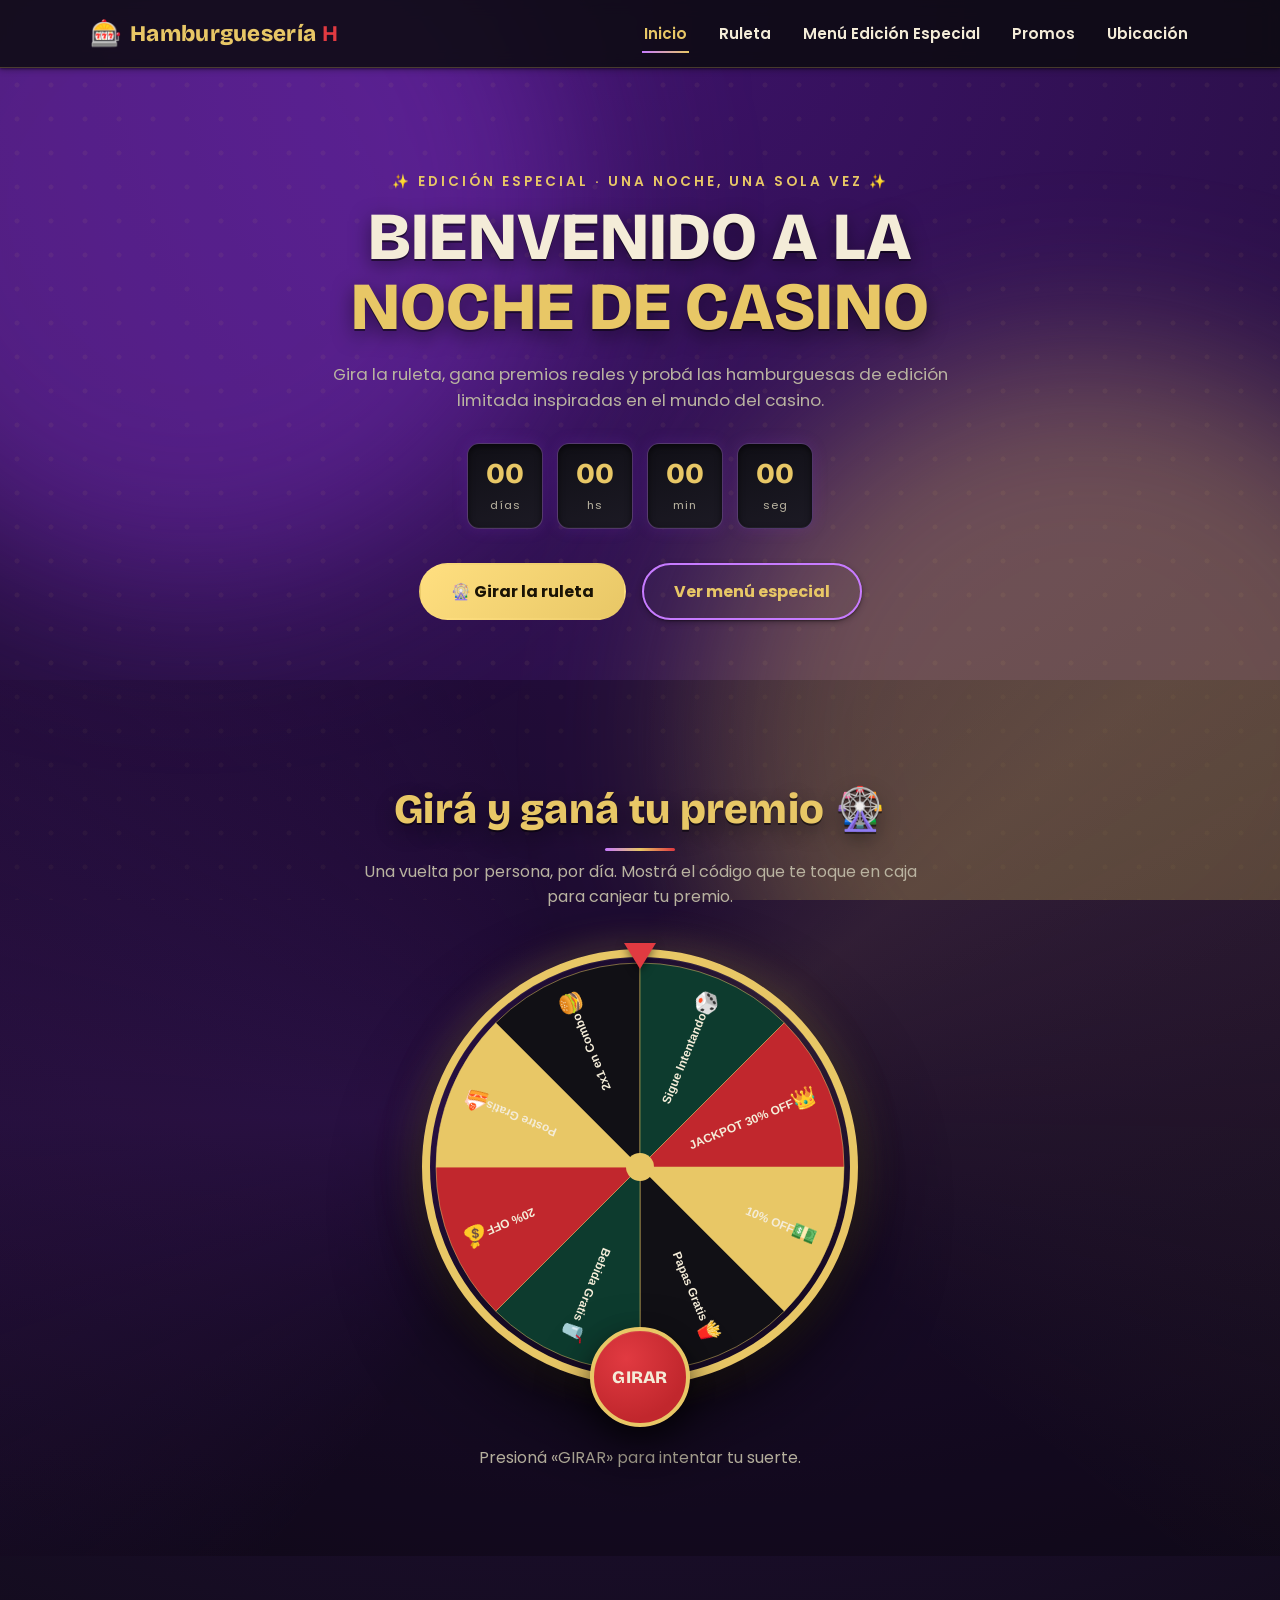
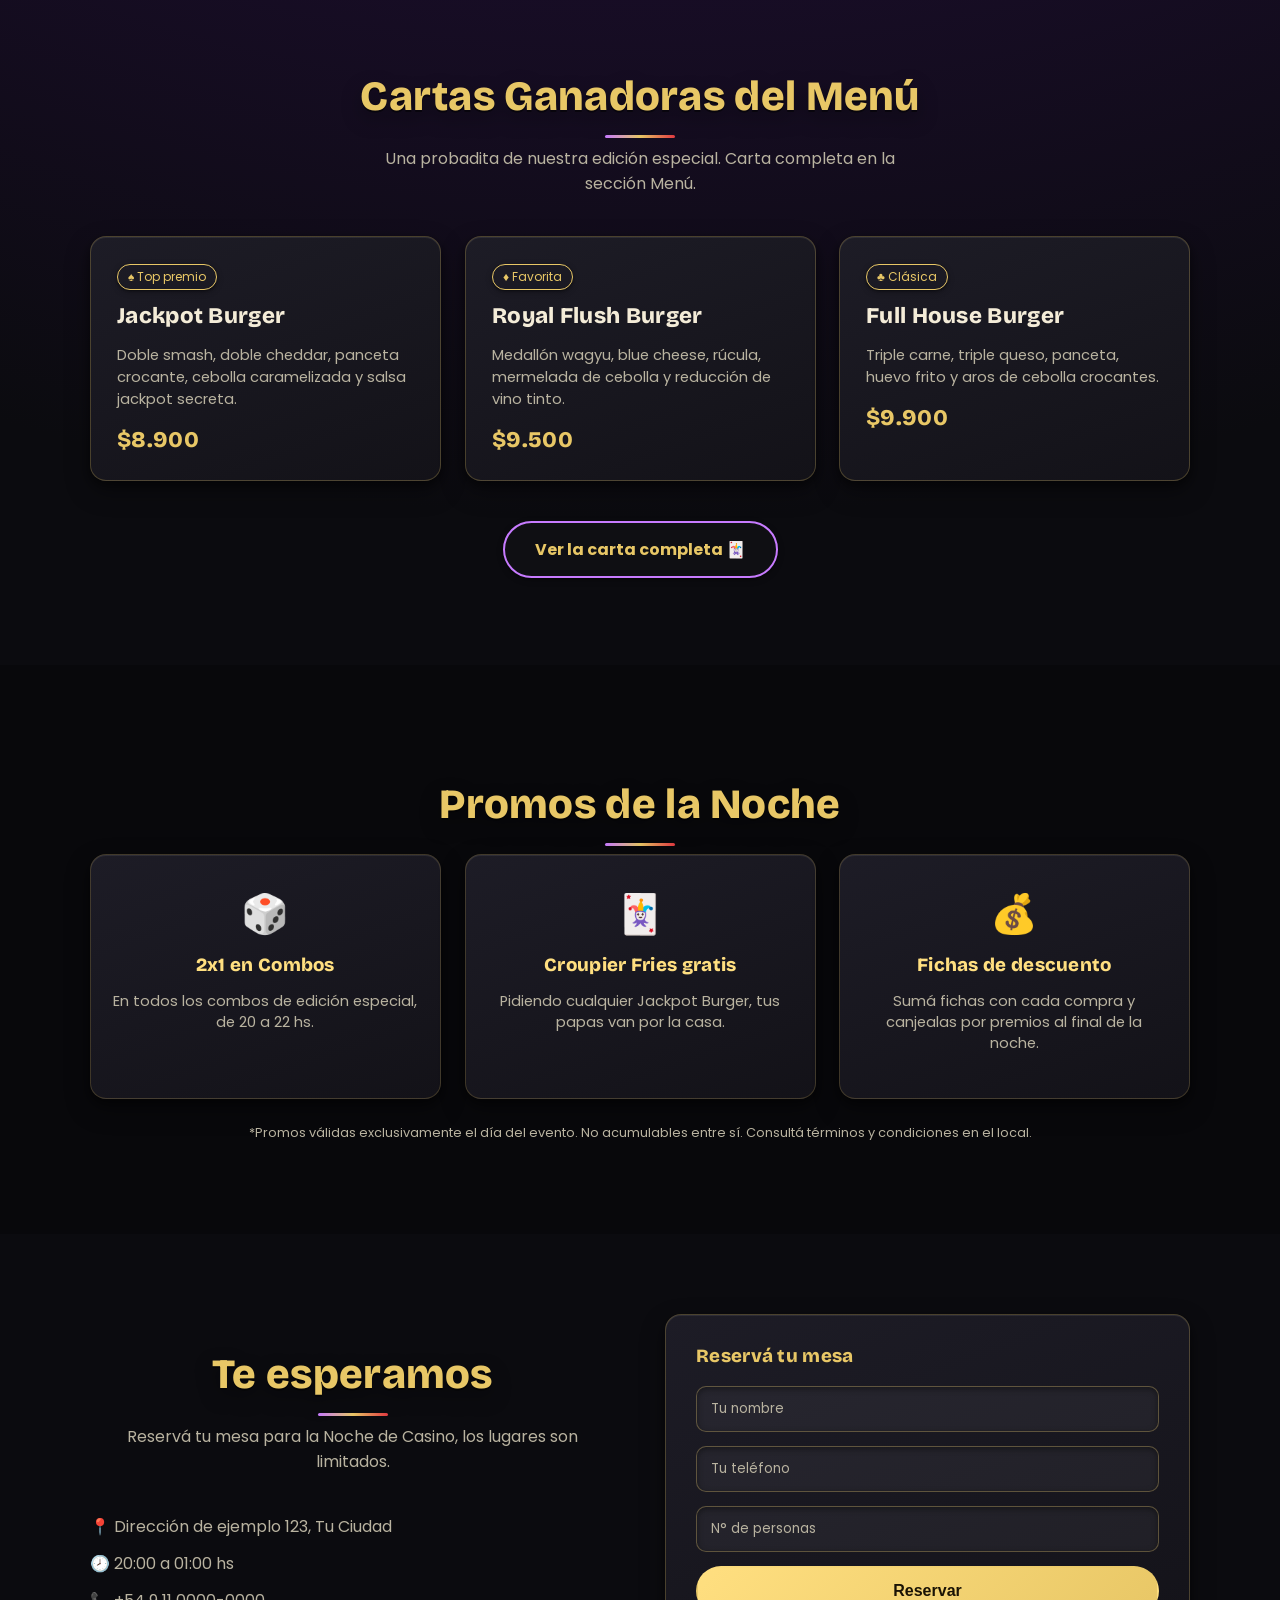
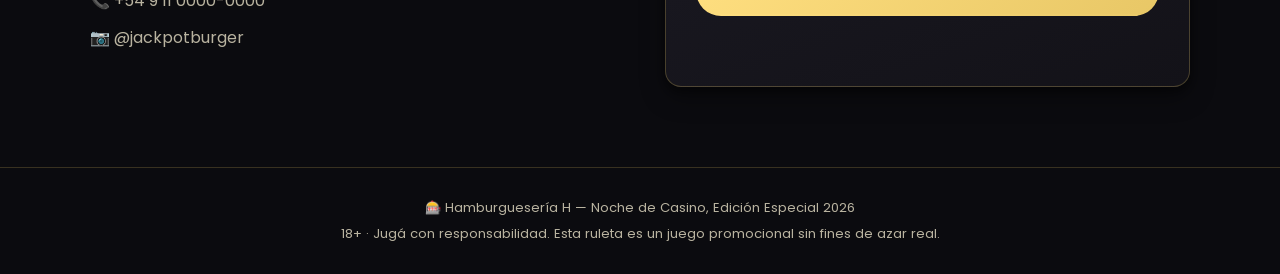
==== index.html @ 07a53ecd "Switch typography to Bricolage Grotesque and add a full elevation/depth system Replaces Unbounded wi" ====
<!DOCTYPE html>
<html lang="es">
<head>
<meta charset="UTF-8">
<meta name="viewport" content="width=device-width, initial-scale=1.0">
<title>Hamburguesería H | Noche de Casino - Edición Especial</title>
<meta name="description" content="Hamburguesería H presenta su Noche de Casino: gira la ruleta, gana promos y descubre el menú de edición especial.">
<link rel="preconnect" href="https://fonts.googleapis.com">
<link href="https://fonts.googleapis.com/css2?family=Bricolage+Grotesque:opsz,wght@12..96,400..900&family=Poppins:wght@400;600;700&display=swap" rel="stylesheet">
<link rel="stylesheet" href="css/styles.css">
</head>
<body>

<div class="scroll-progress" id="scrollProgress"></div>
<div class="aurora-bg" aria-hidden="true"></div>
<div class="chip-bg" aria-hidden="true"></div>
<div class="suits-field" aria-hidden="true">
  <span class="suit suit-gold">♠</span>
  <span class="suit suit-violet">♥</span>
  <span class="suit suit-gold">♣</span>
  <span class="suit suit-red">♦</span>
  <span class="suit suit-violet">♠</span>
  <span class="suit suit-red">♥</span>
  <span class="suit suit-gold">♣</span>
  <span class="suit suit-violet">♦</span>
  <span class="suit suit-gold">♠</span>
  <span class="suit suit-red">♦</span>
</div>

<header class="site-header">
  <div class="container header-inner">
    <a href="index.html" class="brand">
      <span class="brand-icon">🎰</span>
      <span class="brand-name">Hamburguesería <strong>H</strong></span>
    </a>
    <nav class="main-nav" id="mainNav">
      <a href="index.html" class="active">Inicio</a>
      <a href="index.html#ruleta">Ruleta</a>
      <a href="menu.html">Menú Edición Especial</a>
      <a href="index.html#promos">Promos</a>
      <a href="index.html#contacto">Ubicación</a>
    </nav>
    <button class="nav-toggle" id="navToggle" aria-label="Abrir menú" aria-expanded="false">
      <span></span><span></span><span></span>
    </button>
  </div>
</header>

<main>

  <!-- HERO -->
  <section class="hero">
    <div class="container hero-inner">
      <p class="eyebrow">✨ Edición Especial · Una noche, una sola vez ✨</p>
      <h1>BIENVENIDO A LA<br><span class="glow">NOCHE DE CASINO</span></h1>
      <p class="hero-sub">Gira la ruleta, gana premios reales y probá las hamburguesas de edición limitada inspiradas en el mundo del casino.</p>

      <div class="countdown" id="countdown" aria-live="polite">
        <div class="countdown-item"><span id="cd-days">00</span><small>días</small></div>
        <div class="countdown-item"><span id="cd-hours">00</span><small>hs</small></div>
        <div class="countdown-item"><span id="cd-mins">00</span><small>min</small></div>
        <div class="countdown-item"><span id="cd-secs">00</span><small>seg</small></div>
      </div>

      <div class="hero-ctas">
        <a href="#ruleta" class="btn btn-primary">🎡 Girar la ruleta</a>
        <a href="menu.html" class="btn btn-outline">Ver menú especial</a>
      </div>
    </div>
  </section>

  <!-- RULETA -->
  <section class="roulette-section" id="ruleta">
    <div class="container">
      <h2 class="section-title" data-reveal>Girá y ganá tu premio 🎡</h2>
      <p class="section-sub" data-reveal>Una vuelta por persona, por día. Mostrá el código que te toque en caja para canjear tu premio.</p>

      <div class="roulette-wrap" data-reveal>
        <div class="roulette-pointer" aria-hidden="true"></div>
        <canvas id="wheelCanvas" width="420" height="420" role="img" aria-label="Ruleta de premios"></canvas>
        <button id="spinBtn" class="spin-btn">GIRAR</button>
      </div>

      <p class="roulette-hint" id="rouletteHint">Presioná «GIRAR» para intentar tu suerte.</p>
    </div>
  </section>

  <!-- MODAL PREMIO -->
  <div class="modal-overlay" id="prizeModal" hidden>
    <div class="modal" role="dialog" aria-modal="true" aria-labelledby="modalTitle">
      <button class="modal-close" id="modalClose" aria-label="Cerrar">×</button>
      <p class="modal-eyebrow">🎉 ¡Felicitaciones!</p>
      <h3 id="modalTitle">Ganaste:</h3>
      <p class="modal-prize" id="modalPrizeText"></p>
      <div class="promo-code" id="promoCodeBox">
        <span id="promoCode">------</span>
        <button id="copyCodeBtn" title="Copiar código">Copiar</button>
      </div>
      <p class="modal-note">Válido únicamente el día del evento. Mostrá esta pantalla en caja.</p>
      <button class="btn btn-primary modal-btn" id="modalCloseBtn">¡Genial!</button>
    </div>
  </div>

  <!-- MENU DESTACADO -->
  <section class="featured-menu">
    <div class="container">
      <h2 class="section-title" data-reveal>Cartas Ganadoras del Menú</h2>
      <p class="section-sub" data-reveal>Una probadita de nuestra edición especial. Carta completa en la sección Menú.</p>

      <div class="card-grid">
        <article class="menu-card" data-reveal>
          <div class="card-badge">♠ Top premio</div>
          <h3>Jackpot Burger</h3>
          <p>Doble smash, doble cheddar, panceta crocante, cebolla caramelizada y salsa jackpot secreta.</p>
          <span class="price">$8.900</span>
        </article>
        <article class="menu-card" data-reveal>
          <div class="card-badge">♦ Favorita</div>
          <h3>Royal Flush Burger</h3>
          <p>Medallón wagyu, blue cheese, rúcula, mermelada de cebolla y reducción de vino tinto.</p>
          <span class="price">$9.500</span>
        </article>
        <article class="menu-card" data-reveal>
          <div class="card-badge">♣ Clásica</div>
          <h3>Full House Burger</h3>
          <p>Triple carne, triple queso, panceta, huevo frito y aros de cebolla crocantes.</p>
          <span class="price">$9.900</span>
        </article>
      </div>

      <div class="center-cta" data-reveal>
        <a href="menu.html" class="btn btn-outline">Ver la carta completa 🃏</a>
      </div>
    </div>
  </section>

  <!-- PROMOS -->
  <section class="promos" id="promos">
    <div class="container">
      <h2 class="section-title" data-reveal>Promos de la Noche</h2>
      <div class="promo-grid">
        <div class="promo-item" data-reveal>
          <span class="promo-icon">🎲</span>
          <h3>2x1 en Combos</h3>
          <p>En todos los combos de edición especial, de 20 a 22 hs.</p>
        </div>
        <div class="promo-item" data-reveal>
          <span class="promo-icon">🃏</span>
          <h3>Croupier Fries gratis</h3>
          <p>Pidiendo cualquier Jackpot Burger, tus papas van por la casa.</p>
        </div>
        <div class="promo-item" data-reveal>
          <span class="promo-icon">💰</span>
          <h3>Fichas de descuento</h3>
          <p>Sumá fichas con cada compra y canjealas por premios al final de la noche.</p>
        </div>
      </div>
      <p class="terms" data-reveal>*Promos válidas exclusivamente el día del evento. No acumulables entre sí. Consultá términos y condiciones en el local.</p>
    </div>
  </section>

  <!-- CONTACTO -->
  <section class="contact" id="contacto">
    <div class="container contact-inner">
      <div data-reveal>
        <h2 class="section-title">Te esperamos</h2>
        <p class="section-sub">Reservá tu mesa para la Noche de Casino, los lugares son limitados.</p>
        <ul class="contact-list">
          <li>📍 Dirección de ejemplo 123, Tu Ciudad</li>
          <li>🕗 20:00 a 01:00 hs</li>
          <li>📞 +54 9 11 0000-0000</li>
          <li>📷 @jackpotburger</li>
        </ul>
      </div>
      <div class="contact-card" data-reveal>
        <h3>Reservá tu mesa</h3>
        <form id="reserveForm" class="reserve-form">
          <input type="text" placeholder="Tu nombre" required>
          <input type="tel" placeholder="Tu teléfono" required>
          <input type="number" placeholder="N° de personas" min="1" required>
          <button type="submit" class="btn btn-primary">Reservar</button>
        </form>
        <p class="form-note" id="formNote"></p>
      </div>
    </div>
  </section>

</main>

<footer class="site-footer">
  <div class="container footer-inner">
    <span>🎰 Hamburguesería H — Noche de Casino, Edición Especial 2026</span>
    <span>18+ · Jugá con responsabilidad. Esta ruleta es un juego promocional sin fines de azar real.</span>
  </div>
</footer>

<script src="js/roulette.js"></script>
<script src="js/main.js"></script>
<script src="js/scroll-effects.js"></script>
</body>
</html>
---- css/styles.css ----
:root{
  --black: #0b0b0f;
  --black-2: #16151c;
  --violet-deep: #240b3f;
  --violet-mid: #3c1268;
  --violet: #9d3bf2;
  --violet-2: #c77bff;
  --gold: #e8c766;
  --gold-2: #ffdf80;
  --red: #c1272d;
  --red-2: #e13a41;
  --cream: #f4ecd8;
  --text-muted: #b9b3a0;
  --radius: 16px;
  --ease-bounce: cubic-bezier(.34,1.56,.64,1);

  /* ELEVATION SYSTEM */
  --elev-1: 0 1px 2px rgba(0,0,0,.4), 0 2px 6px rgba(0,0,0,.3);
  --elev-2: 0 4px 10px rgba(0,0,0,.4), 0 10px 24px rgba(0,0,0,.35);
  --elev-3: 0 10px 24px rgba(0,0,0,.45), 0 24px 56px rgba(0,0,0,.4);
  --elev-4: 0 18px 40px rgba(0,0,0,.5), 0 40px 90px rgba(0,0,0,.45);
  --inset-hi: inset 0 1px 0 rgba(255,255,255,.08);
  --inset-lo: inset 0 -1px 0 rgba(0,0,0,.45);
  --card-bg: linear-gradient(160deg, #1d1c26, #131218);
}

*{box-sizing:border-box;}
html{scroll-behavior:smooth;}
body{
  margin:0;
  background: radial-gradient(circle at 50% 0%, var(--violet-mid), var(--black) 60%);
  color:var(--cream);
  font-family:'Poppins', sans-serif;
  overflow-x:hidden;
  position:relative;
}

h1,h2,h3,.brand-name,.spin-btn,.price,.promo-code span{
  font-family:'Bricolage Grotesque', sans-serif;
  font-weight:800;
  letter-spacing:.3px;
}

/* AURORA AMBIENT BACKGROUND */
.aurora-bg{
  position:fixed; inset:0; z-index:-2; overflow:hidden;
  pointer-events:none;
}
.aurora-bg::before, .aurora-bg::after{
  content:'';
  position:absolute;
  width:60vmax; height:60vmax;
  border-radius:50%;
  filter:blur(80px);
  opacity:.35;
  mix-blend-mode:screen;
}
.aurora-bg::before{
  background:var(--violet);
  top:-20%; left:-15%;
  animation:auroraDrift1 18s ease-in-out infinite;
}
.aurora-bg::after{
  background:var(--gold);
  bottom:-25%; right:-15%;
  animation:auroraDrift2 22s ease-in-out infinite;
}
@keyframes auroraDrift1{
  0%,100%{transform:translate(0,0) scale(1);}
  50%{transform:translate(8vw,6vh) scale(1.15);}
}
@keyframes auroraDrift2{
  0%,100%{transform:translate(0,0) scale(1);}
  50%{transform:translate(-6vw,-8vh) scale(1.1);}
}

.container{
  width:100%;
  max-width:1140px;
  margin:0 auto;
  padding:0 20px;
}

a{color:inherit; text-decoration:none;}
ul{list-style:none; margin:0; padding:0;}

/* decorative chip background */
.chip-bg{
  position:fixed;
  inset:0;
  z-index:-1;
  background-image:
    radial-gradient(circle, rgba(232,199,102,.06) 2px, transparent 3px);
  background-size:34px 34px;
}

/* HEADER */
.site-header{
  position:sticky; top:0; z-index:100;
  background:rgba(11,11,15,.85);
  backdrop-filter:blur(8px);
  border-bottom:1px solid rgba(232,199,102,.25);
  box-shadow:var(--elev-1);
  transition:box-shadow .25s ease, background .25s ease;
}
.header-inner{
  display:flex; align-items:center; justify-content:space-between;
  padding:14px 20px;
  transition:padding .25s ease;
}
.site-header.scrolled{box-shadow:var(--elev-3);}
.site-header.scrolled .header-inner{padding:8px 20px;}

/* SCROLL PROGRESS BAR */
.scroll-progress{
  position:fixed; top:0; left:0; height:3px; width:0%;
  background:linear-gradient(90deg, var(--red-2), var(--gold), var(--gold-2));
  z-index:300;
  box-shadow:0 0 8px rgba(232,199,102,.6);
}

/* FLOATING SUITS AMBIENCE */
.suits-field{
  position:fixed; inset:0; z-index:-1; overflow:hidden; pointer-events:none;
  transition:transform .4s ease-out;
}
.suits-field .suit{
  position:absolute;
  bottom:-10%;
  font-size:2.2rem;
  animation:suitDrift linear infinite;
}
.suit-gold{color:rgba(232,199,102,.14);}
.suit-red{color:rgba(225,58,65,.14);}
.suit-violet{color:rgba(199,123,255,.18);}
.suits-field .suit:nth-child(1){left:4%;  font-size:2.6rem; animation-duration:22s; animation-delay:0s;}
.suits-field .suit:nth-child(2){left:14%; font-size:1.8rem; animation-duration:17s; animation-delay:2s;}
.suits-field .suit:nth-child(3){left:24%; font-size:2.2rem; animation-duration:26s; animation-delay:5s;}
.suits-field .suit:nth-child(4){left:38%; font-size:1.6rem; animation-duration:19s; animation-delay:1s;}
.suits-field .suit:nth-child(5){left:50%; font-size:2.8rem; animation-duration:24s; animation-delay:7s;}
.suits-field .suit:nth-child(6){left:62%; font-size:1.9rem; animation-duration:18s; animation-delay:3s;}
.suits-field .suit:nth-child(7){left:74%; font-size:2.4rem; animation-duration:23s; animation-delay:6s;}
.suits-field .suit:nth-child(8){left:84%; font-size:1.7rem; animation-duration:20s; animation-delay:4s;}
.suits-field .suit:nth-child(9){left:92%; font-size:2.1rem; animation-duration:25s; animation-delay:8s;}
.suits-field .suit:nth-child(10){left:68%; font-size:1.5rem; animation-duration:16s; animation-delay:10s;}

@keyframes suitDrift{
  0%{transform:translateY(0) rotate(0deg); opacity:0;}
  10%{opacity:1;}
  90%{opacity:1;}
  100%{transform:translateY(-115vh) rotate(30deg); opacity:0;}
}

/* SCROLL REVEAL */
[data-reveal]{
  opacity:0;
  transform:translateY(42px);
  transition:opacity .6s ease, transform .65s var(--ease-bounce);
}
[data-reveal].is-visible{
  opacity:1;
  transform:translateY(0);
}
.card-grid > .menu-card:nth-child(1){transition-delay:.05s;}
.card-grid > .menu-card:nth-child(2){transition-delay:.18s;}
.card-grid > .menu-card:nth-child(3){transition-delay:.31s;}
.promo-grid > .promo-item:nth-child(1){transition-delay:.05s;}
.promo-grid > .promo-item:nth-child(2){transition-delay:.18s;}
.promo-grid > .promo-item:nth-child(3){transition-delay:.31s;}
.menu-list > .menu-row:nth-child(1){transition-delay:.03s;}
.menu-list > .menu-row:nth-child(2){transition-delay:.11s;}
.menu-list > .menu-row:nth-child(3){transition-delay:.19s;}
.menu-list > .menu-row:nth-child(4){transition-delay:.27s;}
.menu-list > .menu-row:nth-child(5){transition-delay:.35s;}
.brand{display:flex; align-items:center; gap:8px; font-size:1.4rem; color:var(--gold);}
.brand-icon{font-size:1.6rem;}
.brand-name strong{color:var(--red-2);}

.main-nav{display:flex; gap:28px;}
.main-nav a{
  position:relative;
  font-weight:600; font-size:.95rem; color:var(--cream);
  padding:6px 2px;
  transition:color .2s;
}
.main-nav a::after{
  content:'';
  position:absolute; left:0; bottom:-2px;
  width:100%; height:2px;
  background:linear-gradient(90deg, var(--violet-2), var(--gold));
  transform:scaleX(0);
  transform-origin:left;
  transition:transform .3s var(--ease-bounce);
}
.main-nav a:hover, .main-nav a.active{color:var(--gold);}
.main-nav a:hover::after, .main-nav a.active::after{transform:scaleX(1);}

.nav-toggle{
  display:none; flex-direction:column; gap:5px;
  background:none; border:none; cursor:pointer; padding:6px;
}
.nav-toggle span{width:26px; height:2px; background:var(--gold); display:block;}

/* BUTTONS */
.btn{
  position:relative;
  display:inline-block;
  padding:14px 30px;
  border-radius:999px;
  font-weight:700;
  font-size:1rem;
  cursor:pointer;
  border:2px solid transparent;
  overflow:hidden;
  transition:transform .25s var(--ease-bounce), box-shadow .25s ease;
}
.btn:hover{transform:translateY(-3px) scale(1.04);}
.btn:active{transform:translateY(-1px) scale(.98);}
.btn::after{
  content:'';
  position:absolute; top:0; left:-60%;
  width:40%; height:100%;
  background:linear-gradient(120deg, transparent, rgba(255,255,255,.55), transparent);
  transform:skewX(-20deg);
  transition:left .6s ease;
}
.btn:hover::after{left:130%;}
.btn-primary{
  background:linear-gradient(135deg, var(--gold-2), var(--gold));
  color:#1a1305;
  animation:ctaPulse 2.4s ease-in-out infinite;
}
.btn-primary:hover{animation-play-state:paused; box-shadow:var(--elev-3), var(--inset-hi);}
.btn-primary:active{box-shadow:var(--elev-1);}
@keyframes ctaPulse{
  0%,100%{box-shadow:var(--elev-2), var(--inset-hi), 0 0 0 0 rgba(157,59,242,.35);}
  50%{box-shadow:var(--elev-2), var(--inset-hi), 0 0 0 10px rgba(157,59,242,0);}
}
.btn-outline{
  border-color:var(--violet-2);
  color:var(--gold);
  background:rgba(255,255,255,.02);
  box-shadow:var(--elev-1);
}
.btn-outline:hover{background:rgba(157,59,242,.12); border-color:var(--gold); box-shadow:var(--elev-2);}

/* HERO */
.hero{padding:90px 0 60px; text-align:center;}
.eyebrow{
  color:var(--gold); text-transform:uppercase; letter-spacing:3px;
  font-size:.85rem; font-weight:600; margin-bottom:10px;
}
.hero h1, .menu-hero h1{
  font-size:clamp(2.4rem, 6vw, 4.2rem);
  margin:0 0 18px;
  line-height:1.05;
  text-shadow:0 2px 0 rgba(0,0,0,.5), 0 6px 20px rgba(0,0,0,.5);
}
.glow{
  color:var(--gold);
  animation:neonPulse 2.6s ease-in-out infinite;
}
@keyframes neonPulse{
  0%,100%{text-shadow:0 0 12px rgba(232,199,102,.6), 0 0 30px rgba(232,199,102,.35), 0 0 50px rgba(157,59,242,.25);}
  50%{text-shadow:0 0 20px rgba(232,199,102,.95), 0 0 46px rgba(232,199,102,.55), 0 0 70px rgba(157,59,242,.45);}
}
.hero-sub{
  max-width:640px; margin:0 auto 30px;
  color:var(--text-muted); font-size:1.05rem;
}
.hero-ctas{display:flex; gap:16px; justify-content:center; flex-wrap:wrap;}

@keyframes fadeInUp{
  from{opacity:0; transform:translateY(28px);}
  to{opacity:1; transform:translateY(0);}
}
.hero .eyebrow, .menu-hero .eyebrow{animation:fadeInUp .8s ease both;}
.hero h1, .menu-hero h1{animation:fadeInUp .9s ease .15s both;}
.hero .hero-sub, .menu-hero .hero-sub{animation:fadeInUp .9s ease .3s both;}
.hero .countdown{animation:fadeInUp .9s ease .45s both;}
.hero .hero-ctas{animation:fadeInUp .9s ease .6s both;}

/* COUNTDOWN */
.countdown{
  display:flex; gap:14px; justify-content:center; margin:0 auto 34px;
  flex-wrap:wrap;
}
.countdown-item{
  background:linear-gradient(160deg, #100f16, #1c1a24);
  border:1px solid rgba(199,123,255,.35);
  border-radius:12px;
  min-width:76px;
  padding:12px 6px;
  box-shadow:0 0 16px rgba(157,59,242,.15), inset 0 2px 6px rgba(0,0,0,.6), inset 0 -1px 0 rgba(255,255,255,.05);
}
.countdown-item span.flip{animation:digitFlip .4s var(--ease-bounce);}
@keyframes digitFlip{
  0%{transform:rotateX(90deg); opacity:.3;}
  100%{transform:rotateX(0deg); opacity:1;}
}
.countdown-item span{
  display:block; font-size:1.8rem; color:var(--gold); font-family:'Bricolage Grotesque'; font-weight:800;
  perspective:200px;
}
.countdown-item small{color:var(--text-muted); font-size:.7rem; letter-spacing:1px;}

/* SECTION TITLES */
.section-title{
  text-align:center;
  font-size:clamp(1.8rem, 4vw, 2.6rem);
  color:var(--gold);
  margin-bottom:8px;
  text-shadow:0 2px 0 rgba(0,0,0,.5), 0 8px 20px rgba(0,0,0,.4);
}
.section-title::after{
  content:'';
  display:block;
  width:70px; height:3px;
  margin:14px auto 0;
  border-radius:2px;
  background:linear-gradient(90deg, var(--violet-2), var(--gold), var(--red-2));
}
.section-sub{
  text-align:center; color:var(--text-muted);
  max-width:560px; margin:0 auto 40px;
}

/* ROULETTE */
.roulette-section{
  position:relative;
  padding:70px 0;
  background:rgba(0,0,0,.25);
  overflow:hidden;
}
.roulette-section::before{
  content:'';
  position:absolute;
  inset:-50%;
  background:conic-gradient(from 0deg, transparent 0deg, rgba(232,199,102,.10) 50deg, transparent 130deg, transparent 220deg, rgba(157,59,242,.12) 270deg, transparent 340deg, transparent 360deg);
  animation:spotlightSpin 14s linear infinite;
  z-index:0;
}
@keyframes spotlightSpin{
  from{transform:rotate(0deg);}
  to{transform:rotate(360deg);}
}
.roulette-section .container{position:relative; z-index:1;}
.roulette-wrap{
  position:relative;
  max-width:440px; margin:0 auto;
  display:flex; align-items:center; justify-content:center;
  flex-direction:column;
}
#wheelCanvas{
  max-width:100%; height:auto;
  border-radius:50%;
  border:8px solid var(--gold);
  box-shadow:var(--elev-4), 0 0 40px rgba(232,199,102,.3), var(--inset-hi);
}
.roulette-pointer{
  position:absolute; top:-6px; left:50%; transform:translateX(-50%);
  width:0; height:0; z-index:5;
  border-left:16px solid transparent;
  border-right:16px solid transparent;
  border-top:26px solid var(--red-2);
  filter:drop-shadow(0 3px 4px rgba(0,0,0,.5));
}
.spin-btn{
  margin-top:-58px;
  width:100px; height:100px; border-radius:50%;
  background:radial-gradient(circle at 35% 30%, var(--red-2), var(--red) 70%);
  color:var(--cream);
  border:4px solid var(--gold);
  font-size:1.1rem;
  cursor:pointer;
  box-shadow:var(--elev-3), var(--inset-hi);
  transition:transform .15s, box-shadow .15s;
  position:relative; z-index:2;
}
.spin-btn:hover:not(:disabled){transform:scale(1.05); box-shadow:var(--elev-4), var(--inset-hi), 0 0 30px rgba(157,59,242,.4);}
.spin-btn:active:not(:disabled){box-shadow:var(--elev-1);}
.spin-btn:disabled{opacity:.6; cursor:not-allowed;}
.roulette-hint{text-align:center; margin-top:18px; color:var(--text-muted);}

/* MODAL */
.modal-overlay{
  position:fixed; inset:0; background:rgba(0,0,0,.75);
  display:flex; align-items:center; justify-content:center;
  z-index:200; padding:20px;
}
.modal-overlay[hidden]{display:none;}
.modal{
  background:linear-gradient(160deg, var(--black-2), var(--violet-deep));
  border:2px solid var(--gold);
  border-radius:var(--radius);
  padding:36px 30px;
  max-width:420px; width:100%;
  text-align:center;
  position:relative;
  box-shadow:var(--elev-4), var(--inset-hi), 0 0 60px rgba(232,199,102,.25);
}
.modal-close{
  position:absolute; top:10px; right:14px;
  background:none; border:none; color:var(--cream);
  font-size:1.6rem; cursor:pointer;
}
.modal-eyebrow{color:var(--gold); font-weight:600; margin:0 0 6px;}
.modal h3{margin:0 0 10px; font-size:1.6rem;}
.modal-prize{font-size:1.5rem; color:var(--gold-2); font-weight:700; margin:0 0 18px;}
.promo-code{
  display:flex; align-items:center; justify-content:center; gap:12px;
  background:rgba(0,0,0,.4);
  border:1px dashed var(--gold);
  border-radius:10px;
  padding:12px 16px; margin-bottom:14px;
  box-shadow:inset 0 2px 8px rgba(0,0,0,.5);
}
.promo-code span{font-size:1.4rem; letter-spacing:3px; color:var(--gold);}
.promo-code button{
  background:var(--gold); border:none; border-radius:8px;
  padding:8px 14px; font-weight:700; cursor:pointer;
  box-shadow:var(--elev-1);
}
.modal-note{font-size:.85rem; color:var(--text-muted); margin-bottom:18px;}
.modal-btn{width:100%;}

/* FEATURED MENU CARDS */
.featured-menu{padding:80px 0;}
.card-grid{
  display:grid; grid-template-columns:repeat(auto-fit, minmax(260px,1fr));
  gap:24px; margin-bottom:40px;
  perspective:1000px;
}
.menu-card{
  background:var(--card-bg);
  border:1px solid rgba(232,199,102,.25);
  border-radius:var(--radius);
  padding:26px;
  position:relative;
  will-change:transform;
  box-shadow:var(--elev-2), var(--inset-hi);
  transition:opacity .6s ease, transform .35s var(--ease-bounce), box-shadow .3s ease;
}
.menu-card:hover{transform:translateY(-6px); box-shadow:var(--elev-3), var(--inset-hi), 0 0 30px rgba(157,59,242,.2);}
.card-badge{
  display:inline-block; font-size:.75rem; color:var(--gold);
  border:1px solid var(--gold); border-radius:999px;
  padding:3px 10px; margin-bottom:12px;
  box-shadow:var(--elev-1);
}
.menu-card h3{margin:0 0 10px; color:var(--cream); font-size:1.4rem;}
.menu-card p{color:var(--text-muted); font-size:.92rem; line-height:1.5; margin-bottom:16px;}
.menu-card .price{color:var(--gold); font-size:1.4rem;}
.center-cta{text-align:center;}

/* PROMOS */
.promos{padding:80px 0; background:rgba(0,0,0,.25);}
.promo-grid{
  display:grid; grid-template-columns:repeat(auto-fit,minmax(240px,1fr));
  gap:24px; margin-bottom:24px;
  perspective:1000px;
}
.promo-item{
  text-align:center; background:var(--card-bg);
  border-radius:var(--radius); padding:30px 20px;
  border:1px solid rgba(232,199,102,.2);
  will-change:transform;
  box-shadow:var(--elev-2), var(--inset-hi);
  transition:opacity .6s ease, transform .35s var(--ease-bounce), box-shadow .3s ease;
}
.promo-item:hover{box-shadow:var(--elev-3), var(--inset-hi), 0 0 30px rgba(157,59,242,.2);}
.promo-icon{font-size:2.4rem; display:block; margin-bottom:12px;}
.promo-item h3{margin:0 0 8px; color:var(--gold-2);}
.promo-item p{color:var(--text-muted); font-size:.92rem;}
.terms{text-align:center; color:var(--text-muted); font-size:.8rem;}
.terms.center{margin-top:20px;}

/* CONTACT */
.contact{padding:80px 0;}
.contact-inner{
  display:grid; grid-template-columns:1fr 1fr; gap:50px; align-items:start;
}
.contact-list li{margin-bottom:12px; color:var(--text-muted);}
.contact-card{
  background:var(--card-bg); border:1px solid rgba(232,199,102,.25);
  border-radius:var(--radius); padding:30px;
  box-shadow:var(--elev-2), var(--inset-hi);
}
.contact-card h3{color:var(--gold); margin-top:0;}
.reserve-form{display:flex; flex-direction:column; gap:14px;}
.reserve-form input{
  padding:12px 14px; border-radius:10px; border:1px solid rgba(232,199,102,.3);
  background:rgba(255,255,255,.05); color:var(--cream); font-family:inherit;
  box-shadow:inset 0 2px 6px rgba(0,0,0,.4);
  transition:box-shadow .2s ease, border-color .2s ease;
}
.reserve-form input:focus{
  outline:none;
  border-color:var(--violet-2);
  box-shadow:inset 0 2px 6px rgba(0,0,0,.4), 0 0 0 3px rgba(157,59,242,.25);
}
.reserve-form input::placeholder{color:var(--text-muted);}
.form-note{color:var(--gold-2); font-size:.9rem; margin-top:8px; min-height:1.2em;}

/* FOOTER */
.site-footer{
  padding:30px 0; border-top:1px solid rgba(232,199,102,.2);
  background:var(--black);
}
.footer-inner{
  display:flex; flex-direction:column; gap:6px; align-items:center;
  text-align:center; color:var(--text-muted); font-size:.82rem;
}

/* MENU PAGE */
.menu-hero{padding:80px 0 40px; text-align:center;}
.menu-full{padding:20px 0 80px;}
.menu-cat-title{
  color:var(--gold); font-size:1.6rem; margin:50px 0 20px;
  border-bottom:1px solid rgba(232,199,102,.25); padding-bottom:10px;
}
.menu-list{display:flex; flex-direction:column; gap:14px;}
.menu-row{
  display:flex; justify-content:space-between; align-items:center; gap:20px;
  background:var(--card-bg);
  border:1px solid rgba(232,199,102,.15);
  border-radius:12px;
  padding:18px 22px;
  box-shadow:var(--elev-1), var(--inset-hi);
  transition:border-color .2s, box-shadow .2s ease, opacity .6s ease, transform .6s var(--ease-bounce);
}
.menu-row:hover{border-color:rgba(199,123,255,.5); transform:translateX(4px); box-shadow:var(--elev-2), var(--inset-hi);}
.menu-row-info h3{margin:0 0 6px; font-size:1.15rem; color:var(--cream); display:flex; align-items:center; gap:10px; flex-wrap:wrap;}
.menu-row-info p{margin:0; color:var(--text-muted); font-size:.9rem;}
.menu-row .price{color:var(--gold); font-size:1.3rem; white-space:nowrap;}
.tag{
  font-family:'Poppins',sans-serif; font-size:.65rem; font-weight:700;
  padding:3px 9px; border-radius:999px; letter-spacing:.5px;
  box-shadow:var(--elev-1);
}
.tag-gold{background:var(--gold); color:#1a1305;}
.tag-red{background:var(--red-2); color:#fff;}

/* RESPONSIVE */
@media (max-width: 860px){
  .contact-inner{grid-template-columns:1fr;}
}
@media (max-width: 760px){
  .nav-toggle{display:flex;}
  .main-nav{
    position:absolute; top:100%; left:0; right:0;
    background:var(--black-2);
    flex-direction:column; gap:0;
    max-height:0; overflow:hidden;
    transition:max-height .3s ease;
    border-bottom:1px solid rgba(232,199,102,.25);
  }
  .main-nav.open{max-height:320px;}
  .main-nav a{padding:16px 24px; border-bottom:1px solid rgba(255,255,255,.05);}
  .menu-row{flex-direction:column; align-items:flex-start;}
}
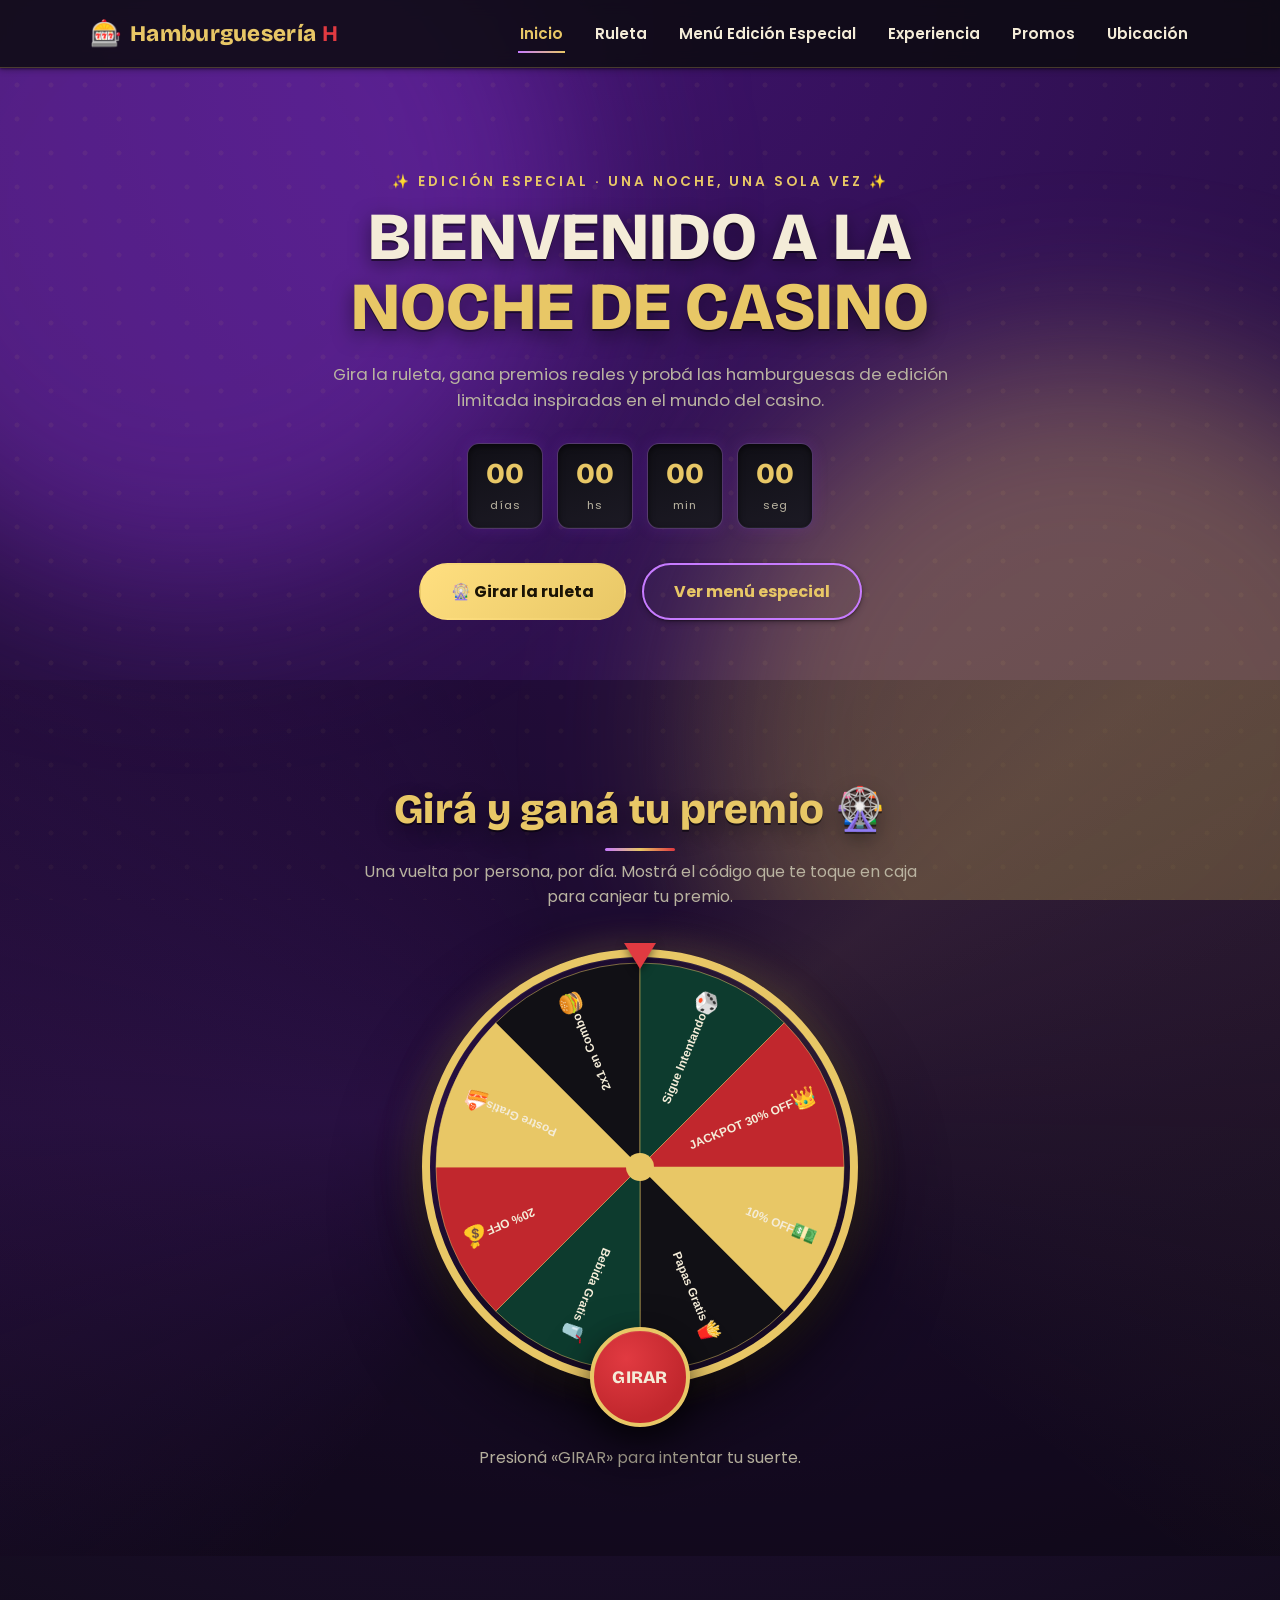
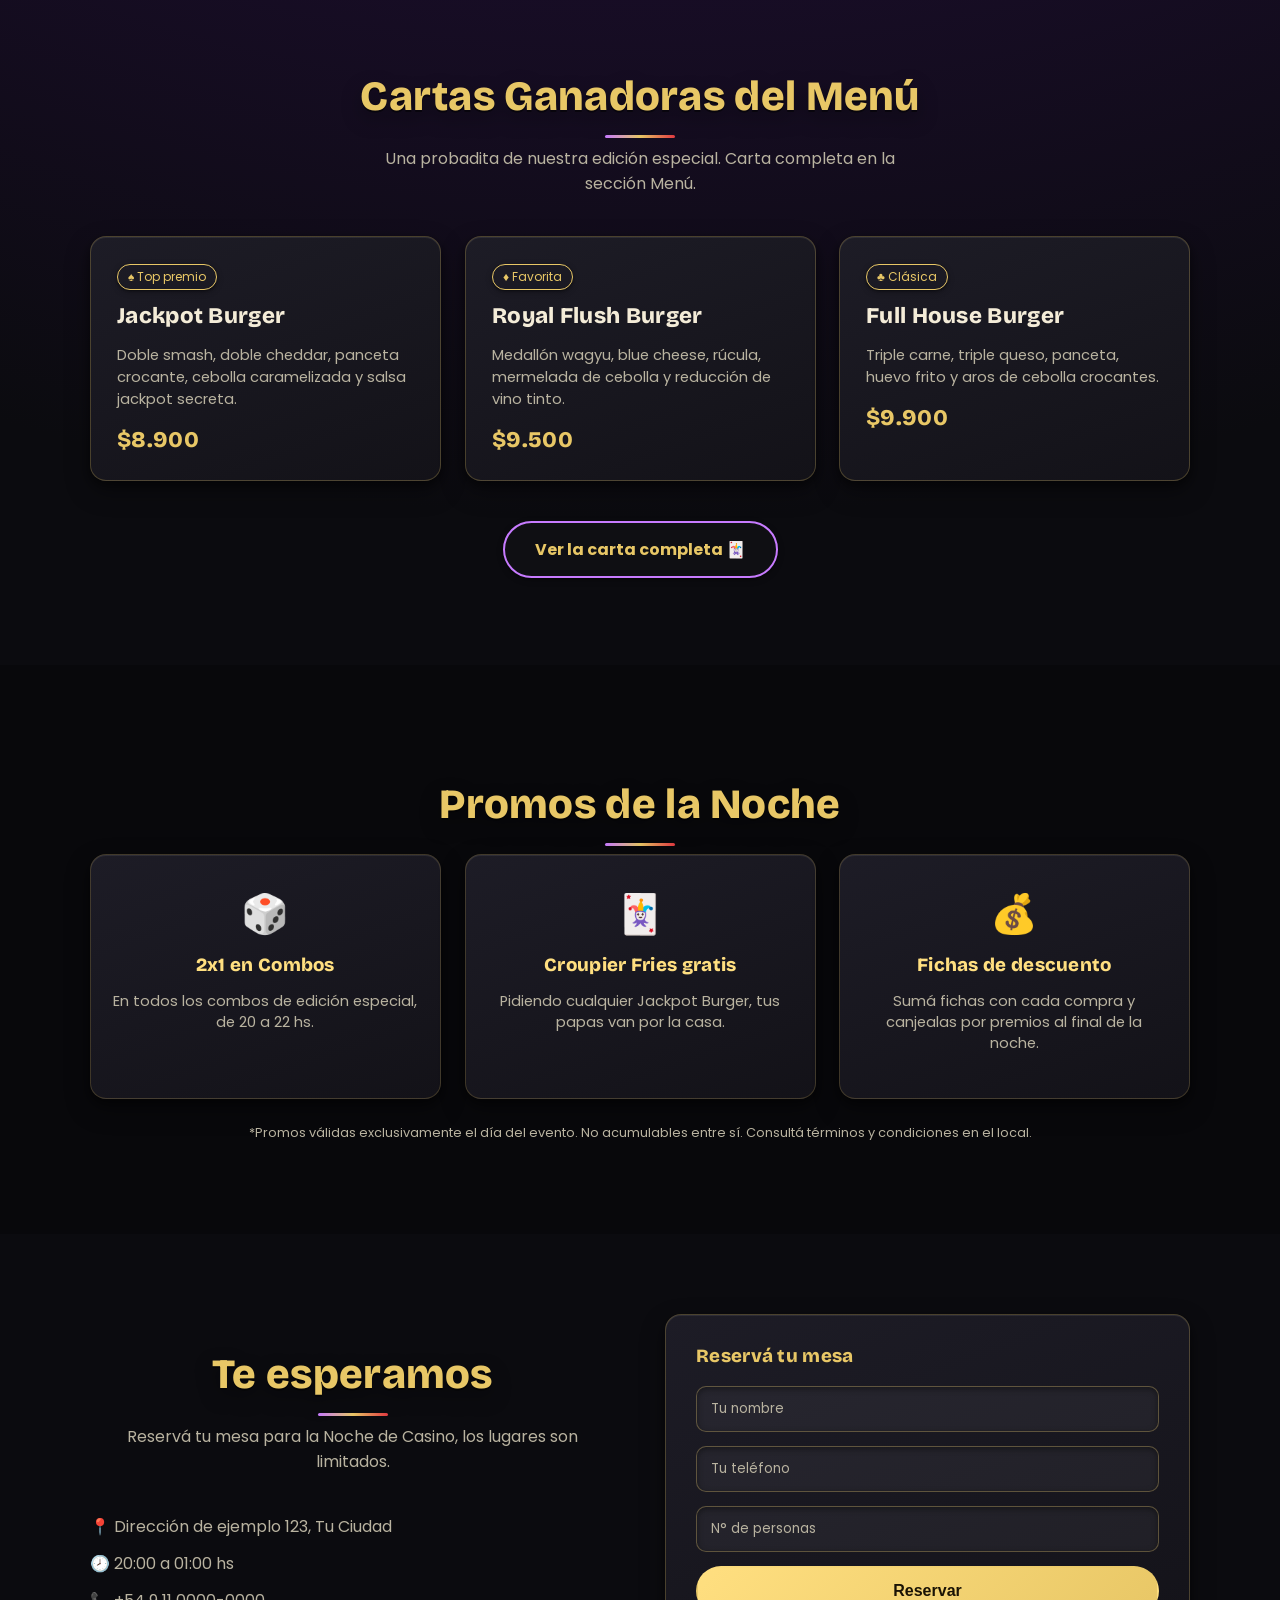
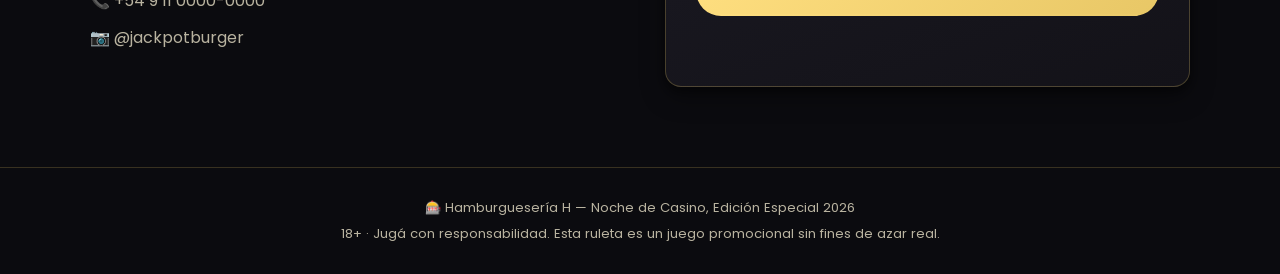
==== commit 4acd024d: "Add cinematic scroll experience page, adapted from a React/GSAP hero concept The repo is a plain HTM" ====
--- a/index.html
+++ b/index.html
@@ -37,6 +37,7 @@
       <a href="index.html" class="active">Inicio</a>
       <a href="index.html#ruleta">Ruleta</a>
       <a href="menu.html">Menú Edición Especial</a>
+      <a href="experiencia.html">Experiencia</a>
       <a href="index.html#promos">Promos</a>
       <a href="index.html#contacto">Ubicación</a>
     </nav>
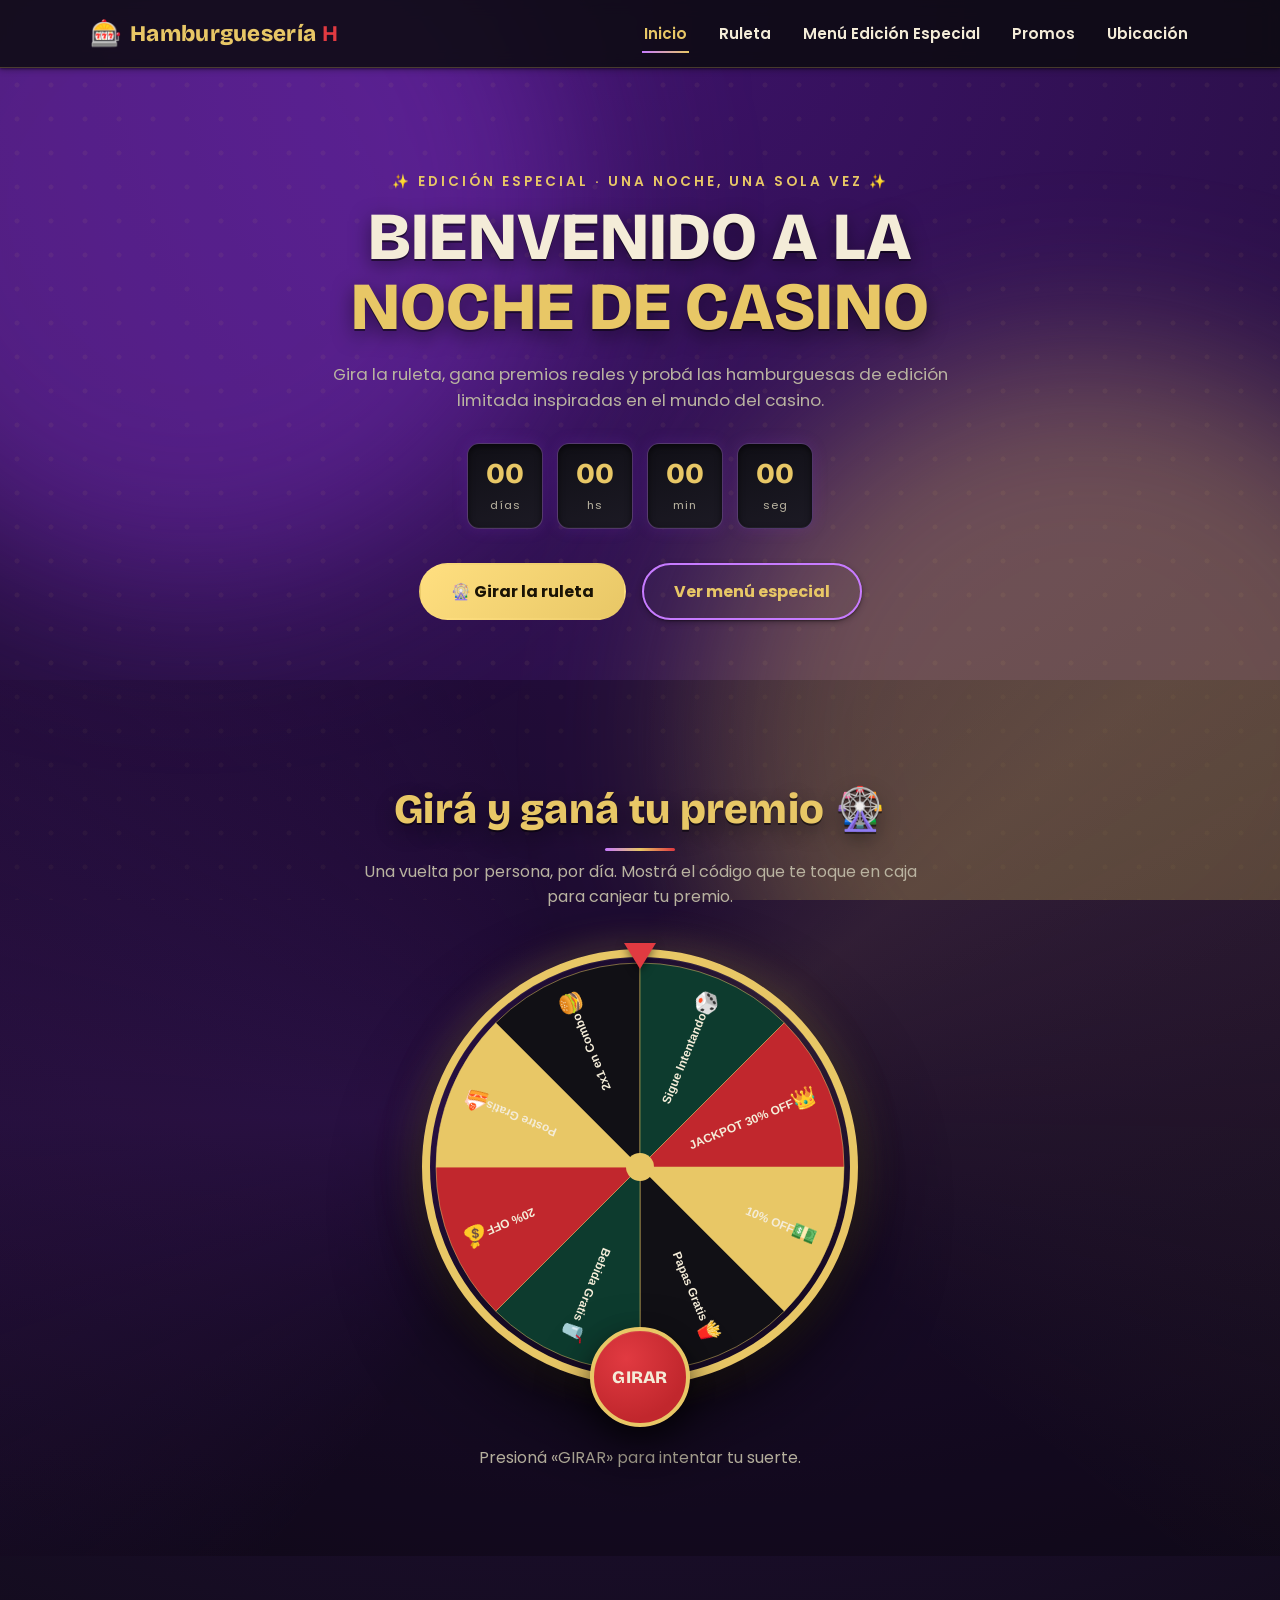
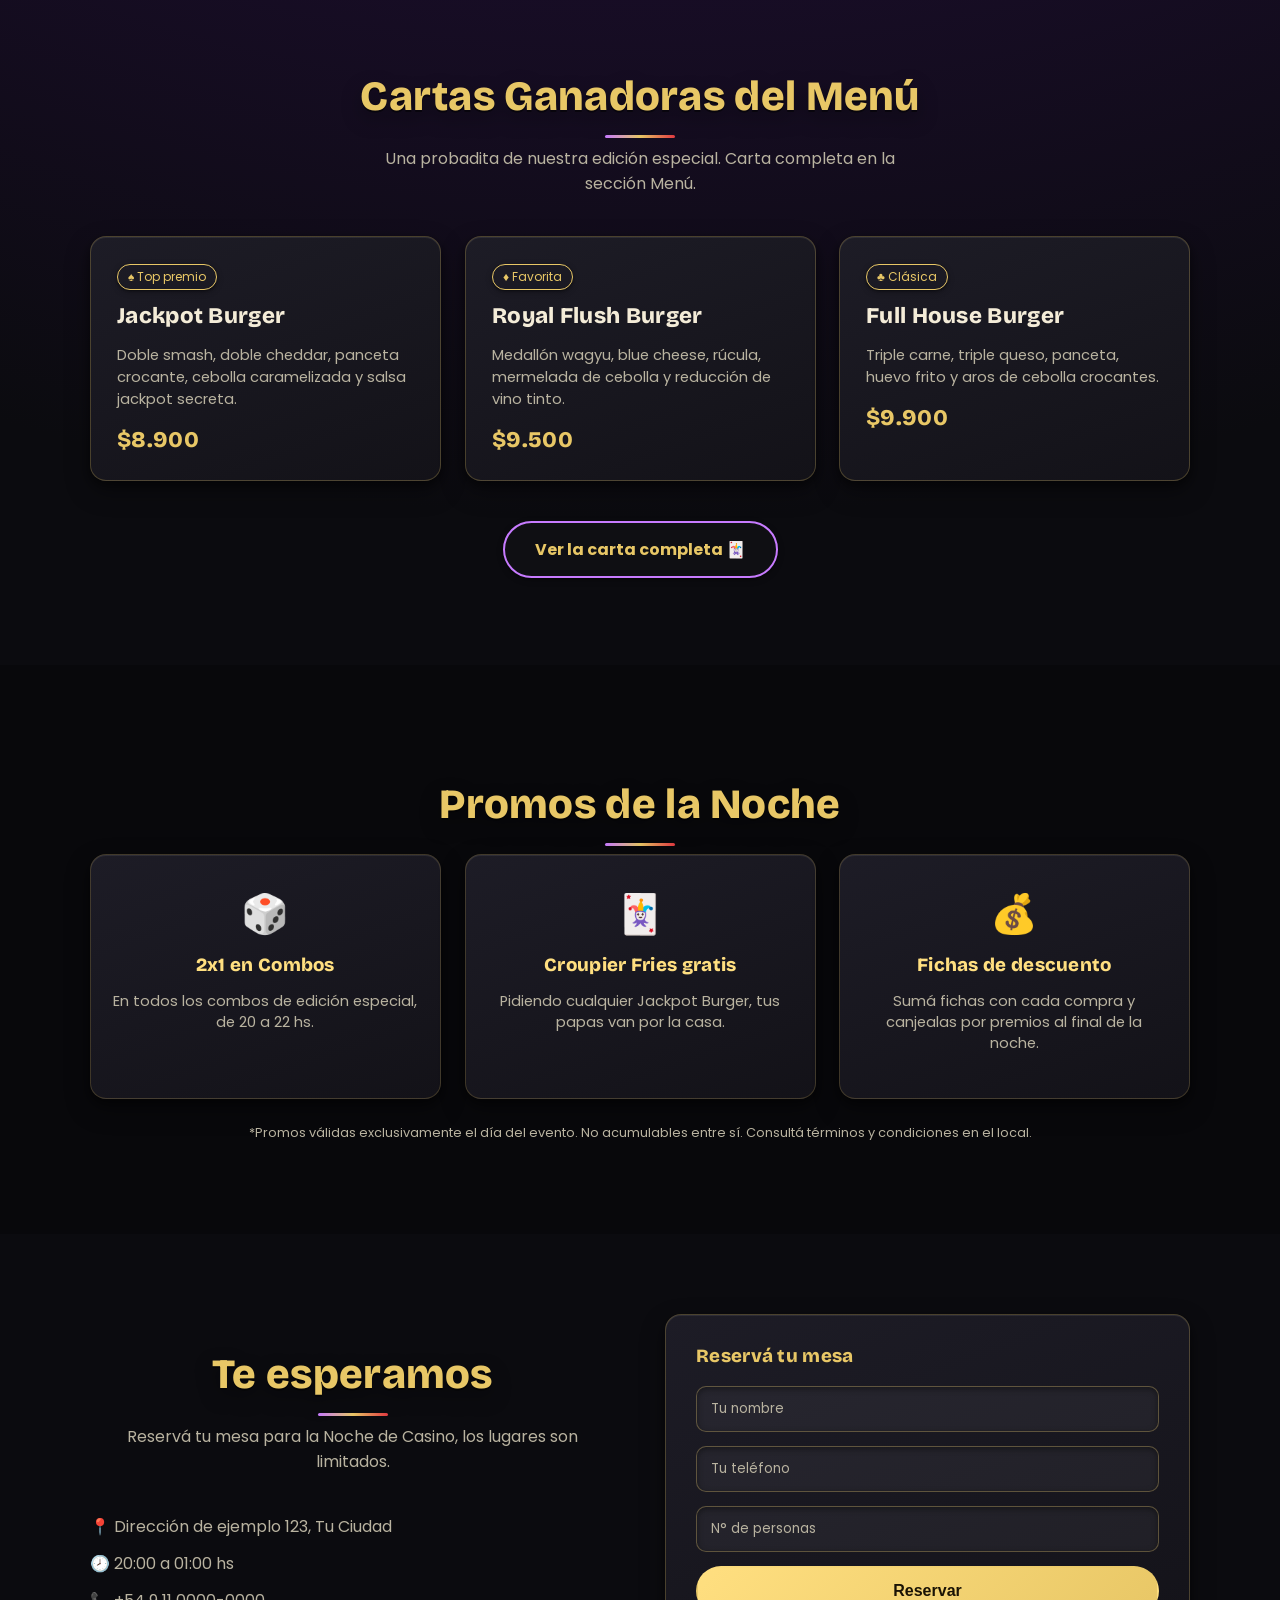
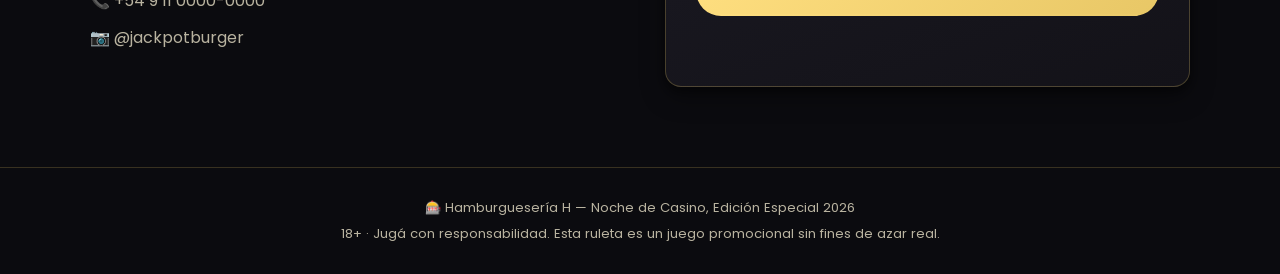
==== commit a0aa3da1: "Remove the cinematic experience page Didn't land well as a fit for the site, reverting to the landin" ====
--- a/index.html
+++ b/index.html
@@ -37,7 +37,6 @@
       <a href="index.html" class="active">Inicio</a>
       <a href="index.html#ruleta">Ruleta</a>
       <a href="menu.html">Menú Edición Especial</a>
-      <a href="experiencia.html">Experiencia</a>
       <a href="index.html#promos">Promos</a>
       <a href="index.html#contacto">Ubicación</a>
     </nav>
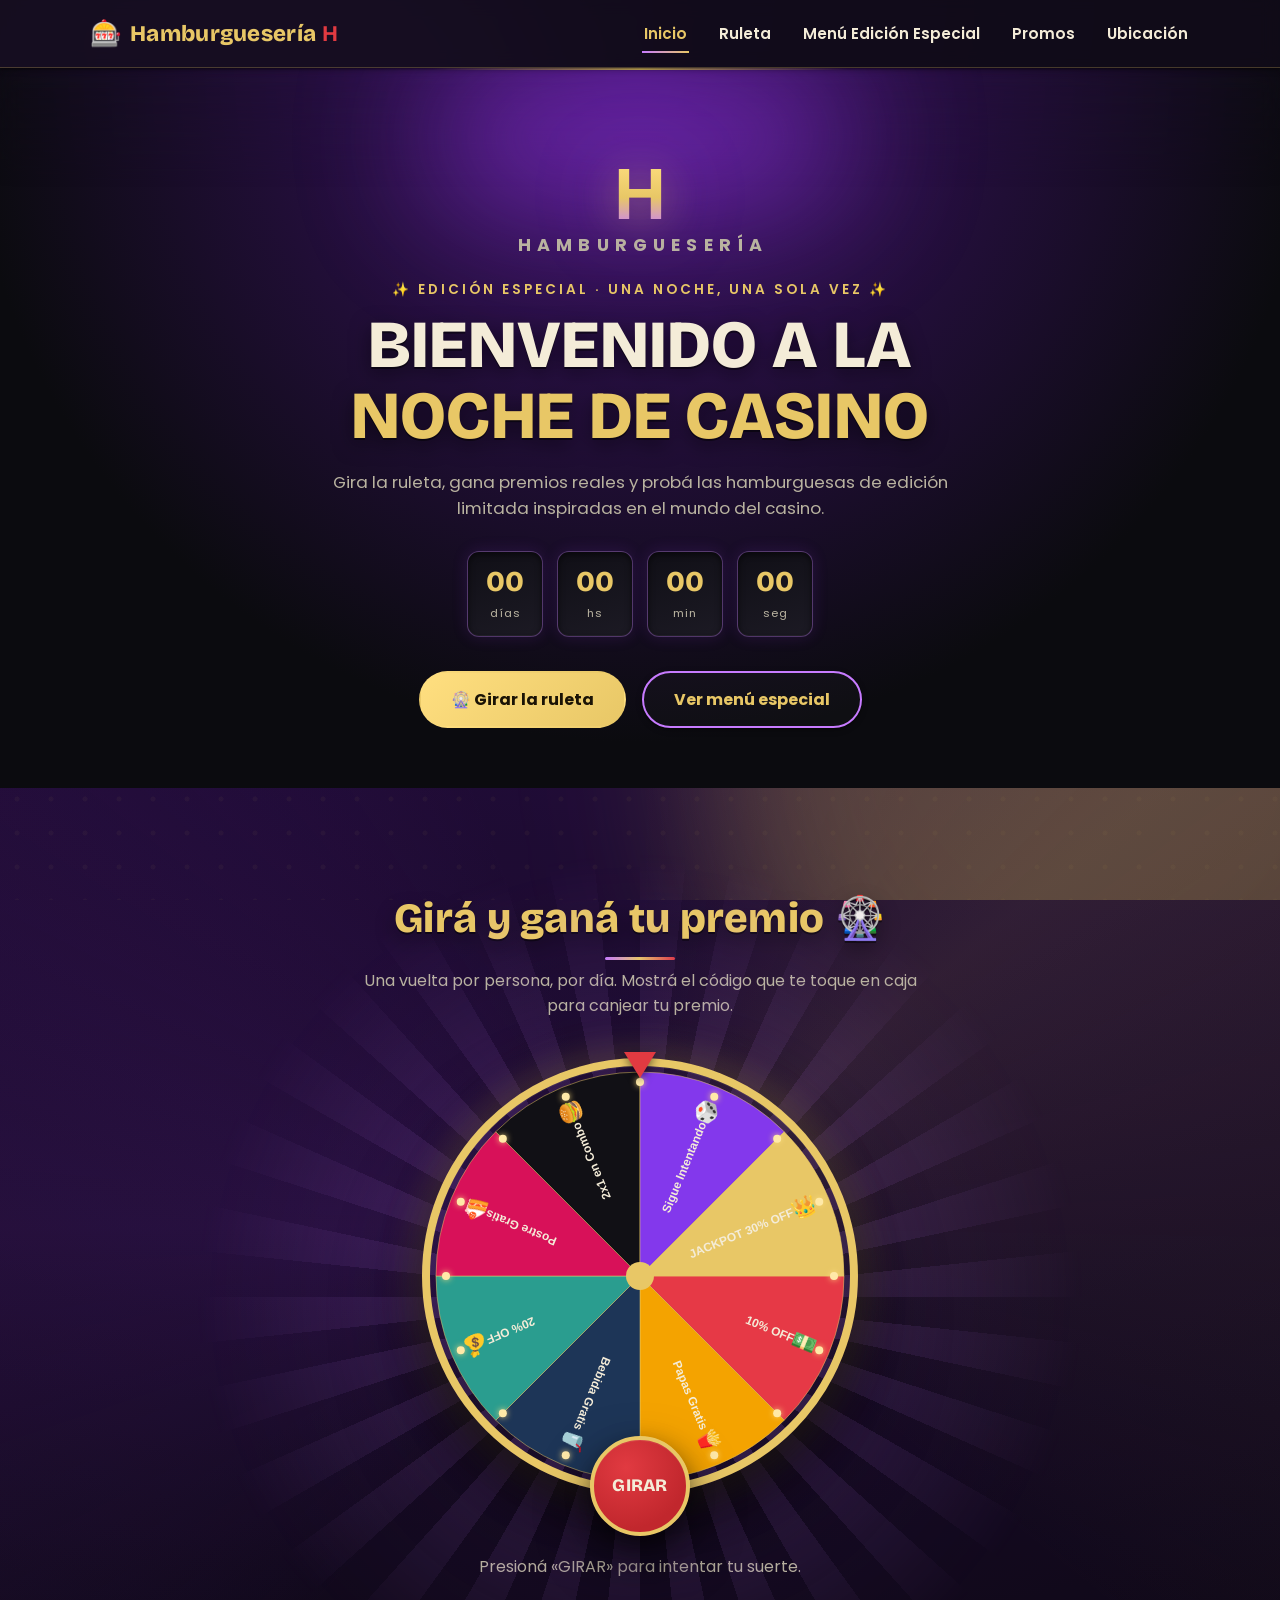
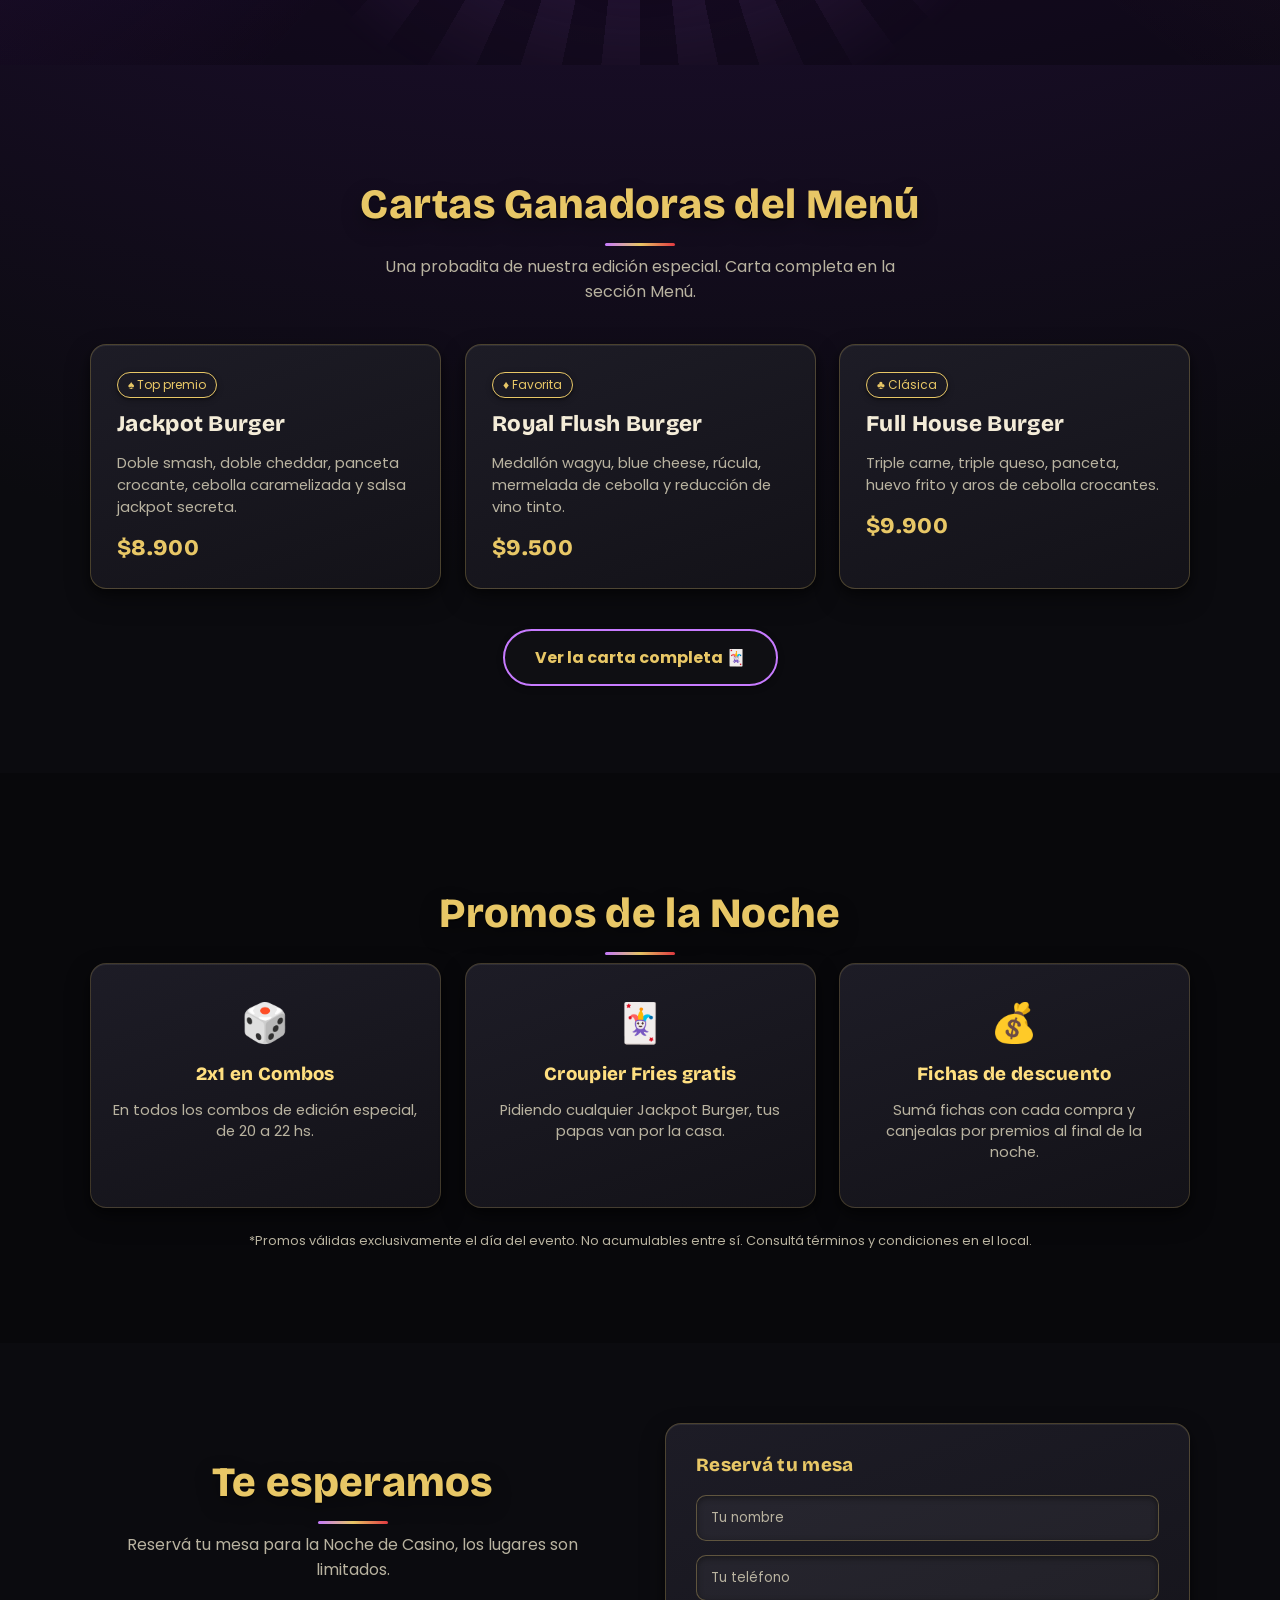
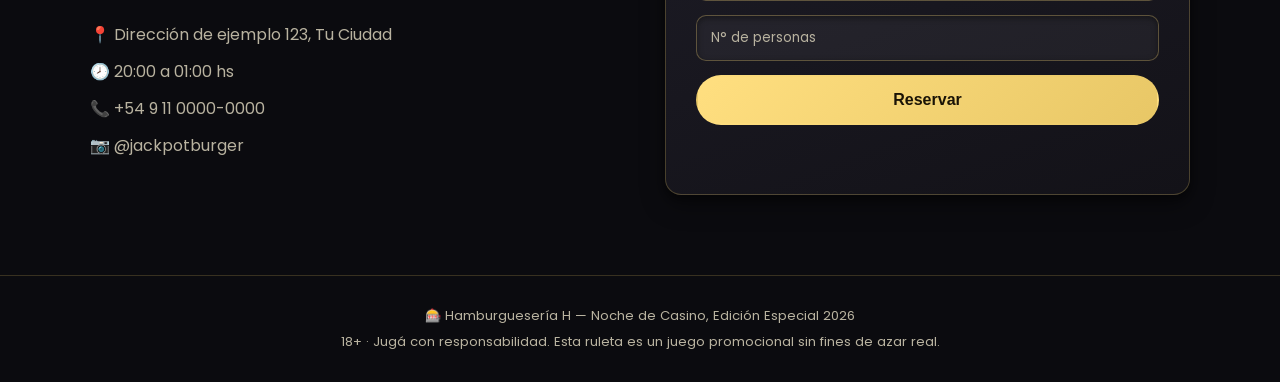
==== commit 6e24bddc: "Add a lamp-glow hero entrance and restyle the roulette as a wheel of fortune Hero: replaces the dott" ====
--- a/index.html
+++ b/index.html
@@ -50,7 +50,19 @@
 
   <!-- HERO -->
   <section class="hero">
+    <div class="lamp-effect" aria-hidden="true">
+      <div class="lamp-blur"></div>
+      <div class="lamp-glow"></div>
+      <div class="lamp-cone lamp-cone-left"></div>
+      <div class="lamp-cone lamp-cone-right"></div>
+      <div class="lamp-line"></div>
+    </div>
+
     <div class="container hero-inner">
+      <div class="brand-emblem">
+        <span class="brand-emblem-h">H</span>
+        <span class="brand-emblem-word">Hamburguesería</span>
+      </div>
       <p class="eyebrow">✨ Edición Especial · Una noche, una sola vez ✨</p>
       <h1>BIENVENIDO A LA<br><span class="glow">NOCHE DE CASINO</span></h1>
       <p class="hero-sub">Gira la ruleta, gana premios reales y probá las hamburguesas de edición limitada inspiradas en el mundo del casino.</p>
--- a/css/styles.css
+++ b/css/styles.css
@@ -245,7 +245,87 @@
 .btn-outline:hover{background:rgba(157,59,242,.12); border-color:var(--gold); box-shadow:var(--elev-2);}
 
 /* HERO */
-.hero{padding:90px 0 60px; text-align:center;}
+.hero{padding:90px 0 60px; text-align:center; position:relative; overflow:hidden;}
+
+/* LAMP EFFECT (glow entrance backdrop) */
+.lamp-effect{
+  position:absolute; top:0; left:0; width:100%; z-index:0;
+  display:flex; justify-content:center; overflow:hidden;
+  height:420px; pointer-events:none;
+}
+.lamp-blur{
+  position:absolute; top:0; z-index:5; height:120px; width:100%;
+  background:transparent; opacity:.5; backdrop-filter:blur(10px);
+  -webkit-backdrop-filter:blur(10px);
+  mask-image:linear-gradient(to bottom, black, transparent);
+}
+.lamp-glow{
+  position:absolute; top:0; z-index:5; height:140px; width:26rem;
+  border-radius:999px;
+  background:var(--violet);
+  opacity:.55; filter:blur(70px);
+  animation:lampGlowIn 1s ease .2s both;
+}
+.lamp-line{
+  position:absolute; top:0; z-index:5; height:2px; width:15rem;
+  background:linear-gradient(90deg, transparent, var(--gold), transparent);
+  animation:lampLineIn .9s ease-in-out .3s both;
+}
+.lamp-cone{
+  position:absolute; top:0; height:280px; width:15rem;
+  opacity:0; animation:lampConeIn .9s ease-in-out .3s both;
+}
+.lamp-cone-left{
+  right:50%;
+  background:conic-gradient(from 70deg at center top, var(--violet) 0deg, transparent 60deg);
+  -webkit-mask-image:linear-gradient(to top right, black, transparent 70%);
+  mask-image:linear-gradient(to top right, black, transparent 70%);
+}
+.lamp-cone-right{
+  left:50%;
+  background:conic-gradient(from 290deg at center top, transparent 300deg, var(--gold) 360deg);
+  -webkit-mask-image:linear-gradient(to top left, black, transparent 70%);
+  mask-image:linear-gradient(to top left, black, transparent 70%);
+}
+@keyframes lampGlowIn{from{opacity:0; width:14rem;} to{opacity:.55; width:26rem;}}
+@keyframes lampLineIn{from{width:8rem;} to{width:26rem;}}
+@keyframes lampConeIn{from{opacity:0; width:10rem;} to{opacity:.9; width:15rem;}}
+
+/* Cover the dotted texture behind the hero so the lamp glow reads clean;
+   scrolls away with the hero, so dots return for the rest of the page. */
+.hero::before{
+  content:'';
+  position:absolute; inset:0; z-index:0;
+  background:radial-gradient(circle at 50% 0%, var(--violet-mid), var(--black) 70%);
+}
+
+/* BRAND EMBLEM (H mark + wordmark, entrance-revealed with the lamp) */
+.brand-emblem{
+  position:relative; z-index:2;
+  display:flex; flex-direction:column; align-items:center; gap:2px;
+  margin-bottom:22px;
+  animation:emblemIn 1s var(--ease-bounce) .5s both;
+}
+.brand-emblem-h{
+  font-size:clamp(3rem, 7vw, 4.5rem);
+  font-weight:900;
+  line-height:1;
+  background:linear-gradient(180deg, var(--gold-2) 0%, var(--gold) 55%, var(--violet-2) 100%);
+  -webkit-background-clip:text; background-clip:text; -webkit-text-fill-color:transparent;
+  filter:drop-shadow(0 4px 20px rgba(232,199,102,.45)) drop-shadow(0 0 40px rgba(157,59,242,.35));
+}
+.brand-emblem-word{
+  font-size:clamp(.85rem, 1.6vw, 1.1rem);
+  font-weight:700; letter-spacing:.35em; text-transform:uppercase;
+  color:var(--text-muted);
+  margin-left:.35em; /* optically balance the letter-spacing */
+}
+@keyframes emblemIn{
+  from{opacity:0; transform:translateY(28px) scale(.9);}
+  to{opacity:1; transform:translateY(0) scale(1);}
+}
+
+.hero .container{position:relative; z-index:2;}
 .eyebrow{
   color:var(--gold); text-transform:uppercase; letter-spacing:3px;
   font-size:.85rem; font-weight:600; margin-bottom:10px;
@@ -344,6 +424,10 @@
   from{transform:rotate(0deg);}
   to{transform:rotate(360deg);}
 }
+@keyframes sunburstSpin{
+  from{transform:translate(-50%,-50%) rotate(0deg);}
+  to{transform:translate(-50%,-50%) rotate(360deg);}
+}
 .roulette-section .container{position:relative; z-index:1;}
 .roulette-wrap{
   position:relative;
@@ -351,7 +435,25 @@
   display:flex; align-items:center; justify-content:center;
   flex-direction:column;
 }
+.roulette-wrap::before{
+  content:'';
+  position:absolute;
+  top:50%; left:50%;
+  width:900px; height:900px;
+  transform:translate(-50%,-50%);
+  background:repeating-conic-gradient(
+    from 0deg,
+    rgba(199,123,255,.16) 0deg 6deg,
+    rgba(199,123,255,.03) 6deg 12deg
+  );
+  border-radius:50%;
+  -webkit-mask-image:radial-gradient(circle, black 30%, transparent 70%);
+  mask-image:radial-gradient(circle, black 30%, transparent 70%);
+  animation:sunburstSpin 60s linear infinite;
+  z-index:0;
+}
 #wheelCanvas{
+  position:relative; z-index:1;
   max-width:100%; height:auto;
   border-radius:50%;
   border:8px solid var(--gold);
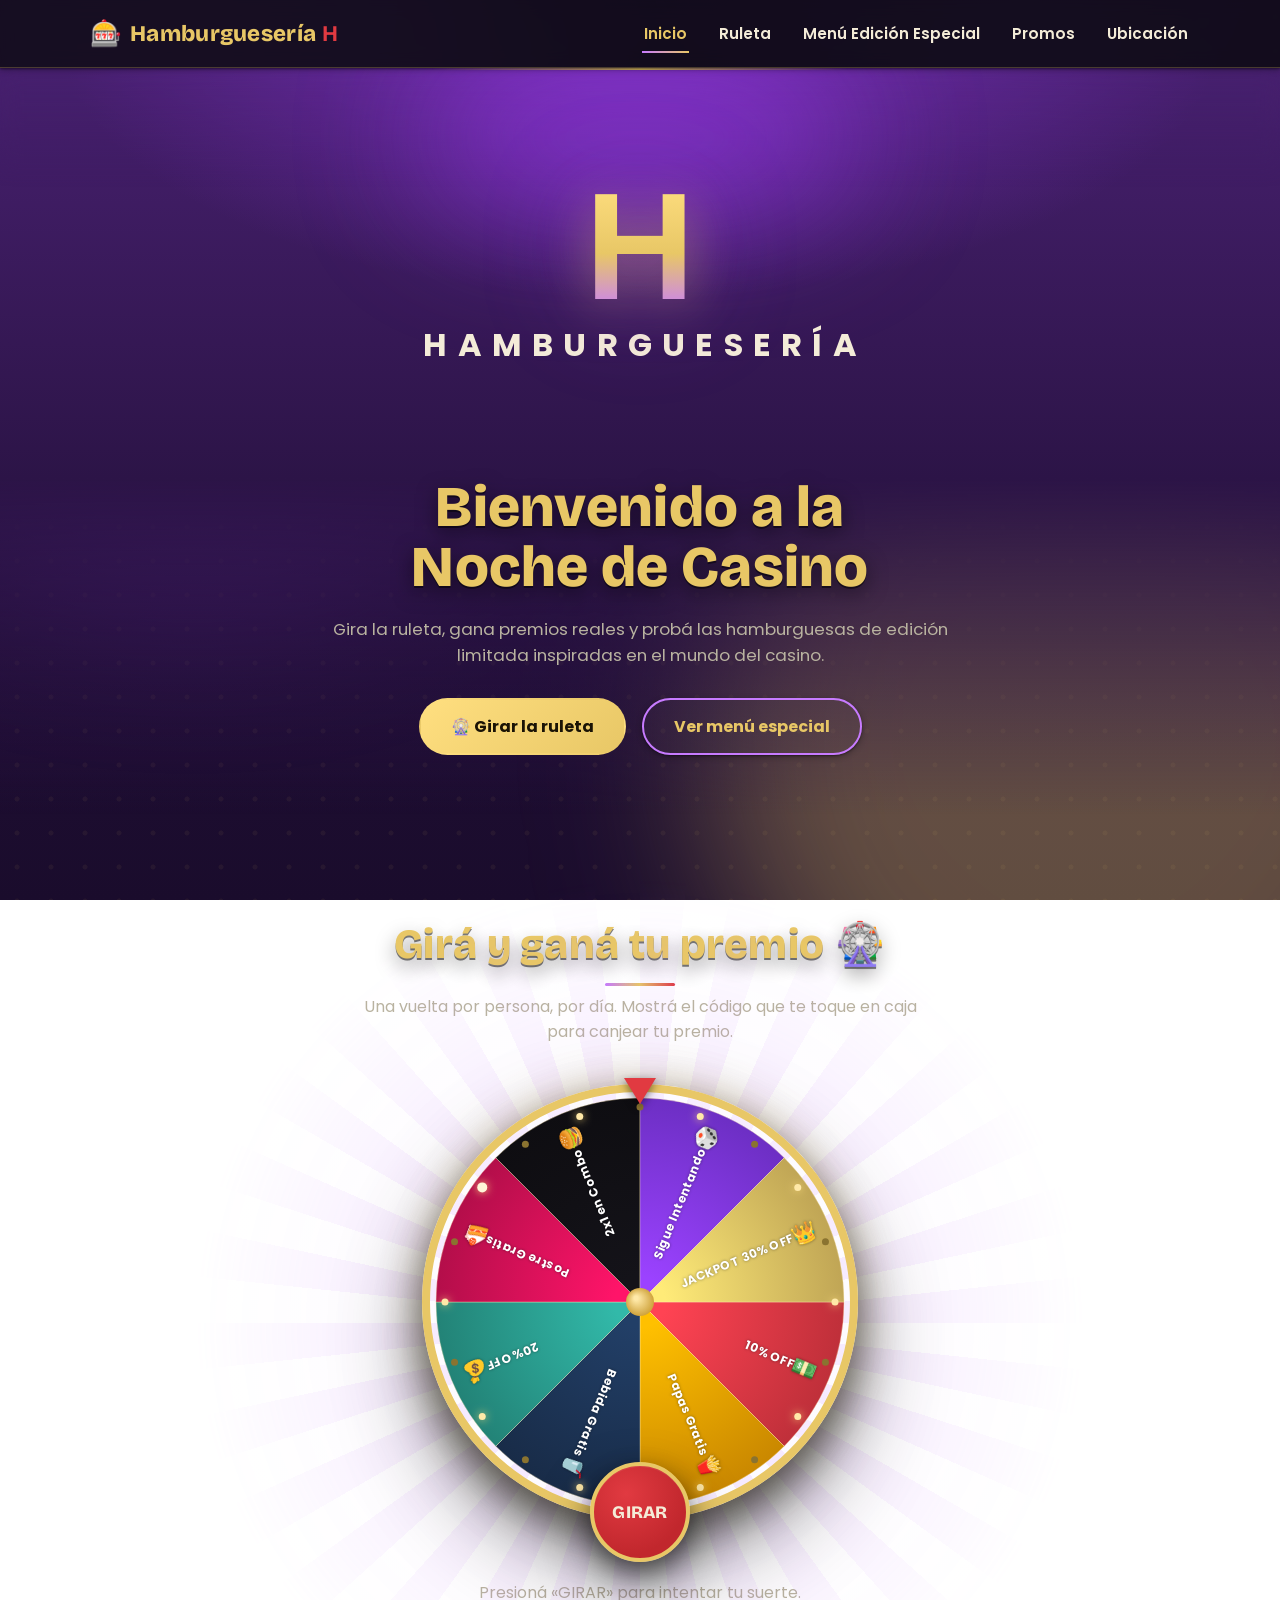
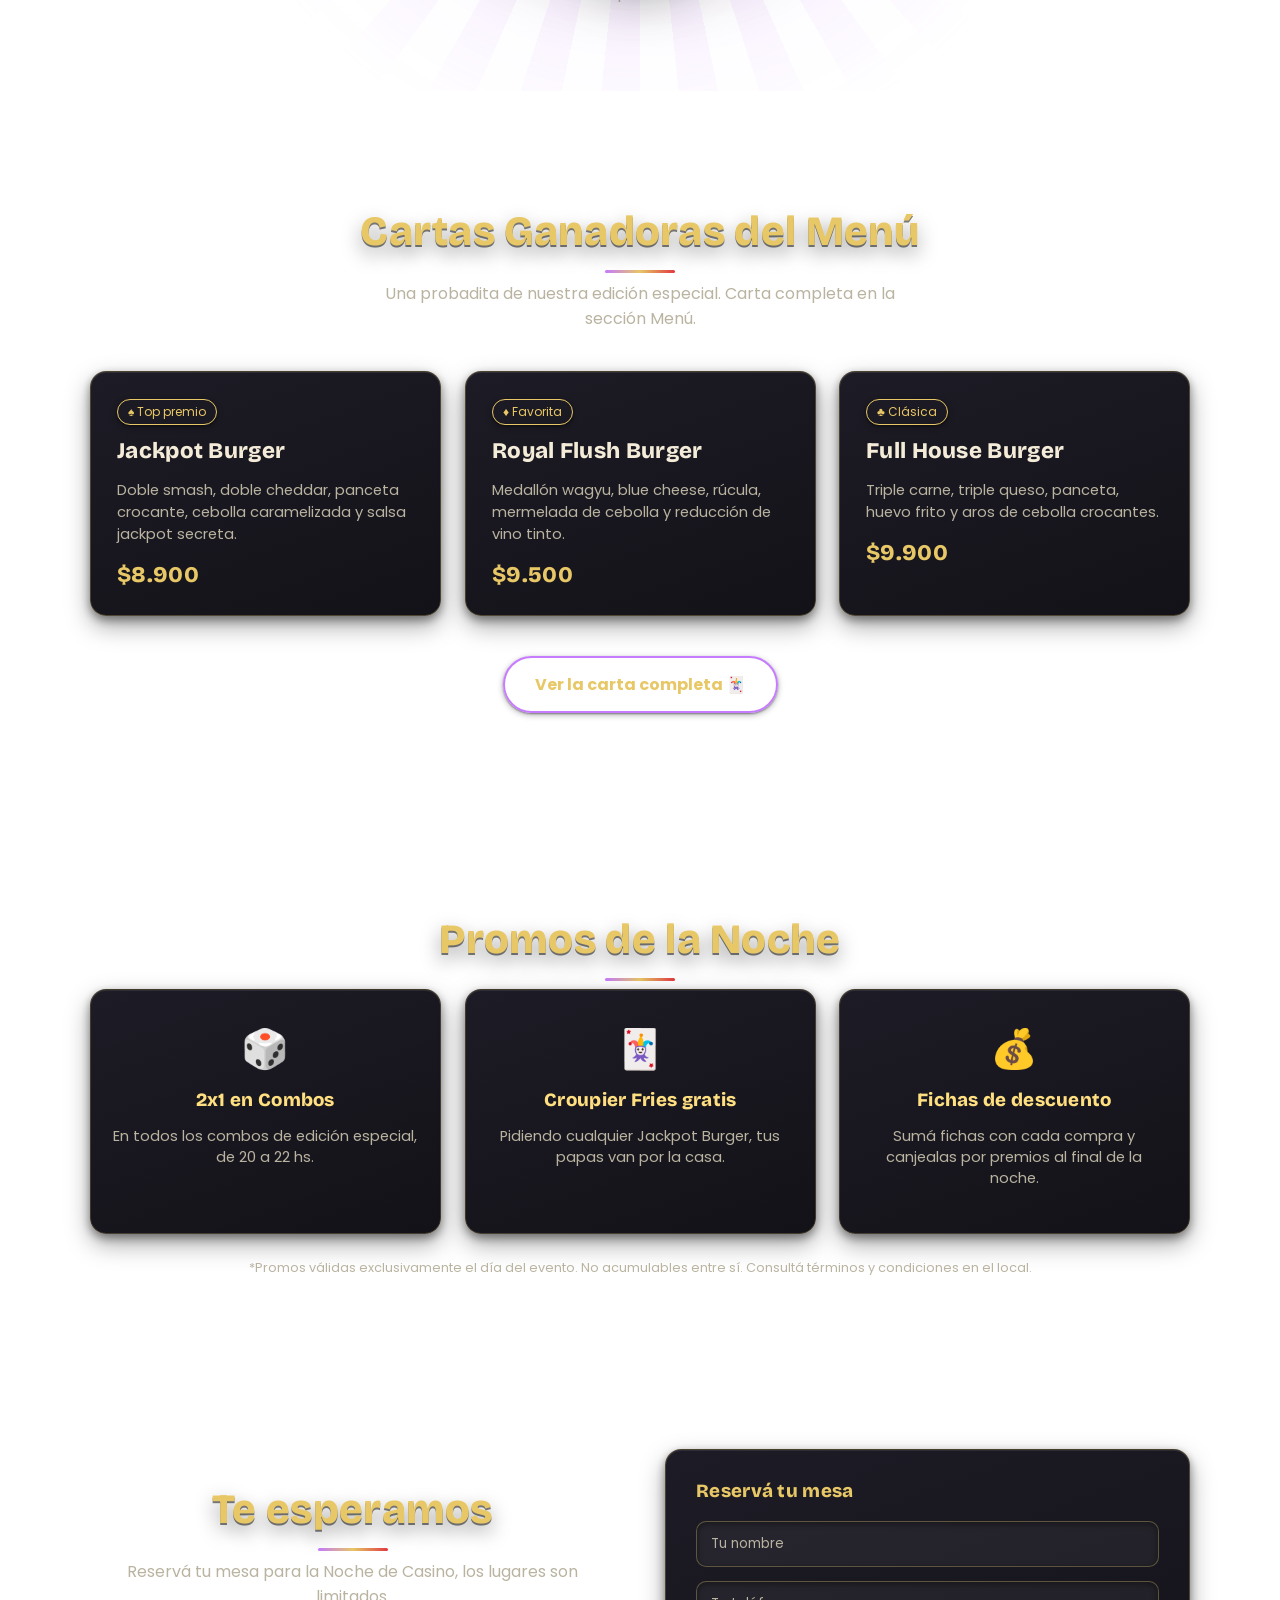
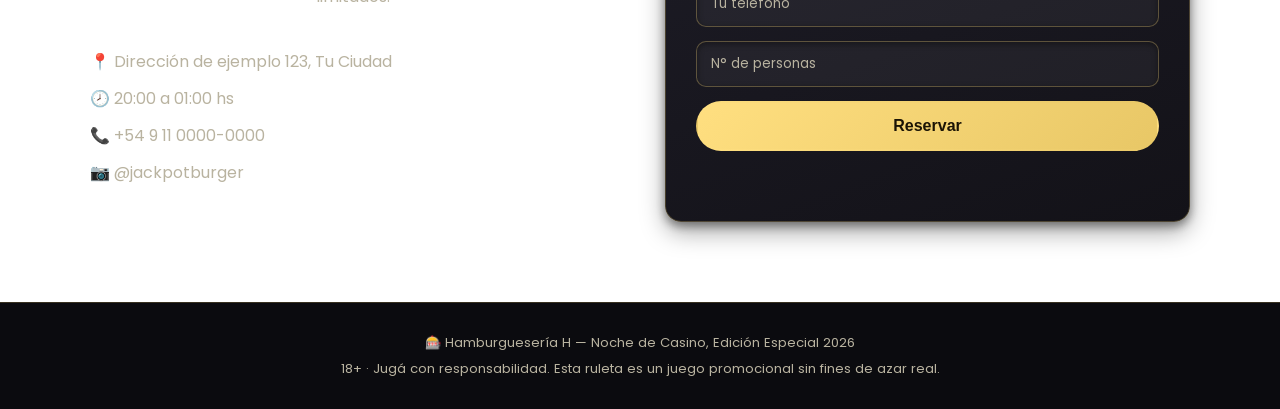
==== commit ecb450b9: "Restructure hero, unify page background, and improve the roulette animation Hero: makes the big "H" " ====
--- a/index.html
+++ b/index.html
@@ -63,20 +63,15 @@
         <span class="brand-emblem-h">H</span>
         <span class="brand-emblem-word">Hamburguesería</span>
       </div>
-      <p class="eyebrow">✨ Edición Especial · Una noche, una sola vez ✨</p>
-      <h1>BIENVENIDO A LA<br><span class="glow">NOCHE DE CASINO</span></h1>
-      <p class="hero-sub">Gira la ruleta, gana premios reales y probá las hamburguesas de edición limitada inspiradas en el mundo del casino.</p>
-
-      <div class="countdown" id="countdown" aria-live="polite">
-        <div class="countdown-item"><span id="cd-days">00</span><small>días</small></div>
-        <div class="countdown-item"><span id="cd-hours">00</span><small>hs</small></div>
-        <div class="countdown-item"><span id="cd-mins">00</span><small>min</small></div>
-        <div class="countdown-item"><span id="cd-secs">00</span><small>seg</small></div>
-      </div>
-
-      <div class="hero-ctas">
-        <a href="#ruleta" class="btn btn-primary">🎡 Girar la ruleta</a>
-        <a href="menu.html" class="btn btn-outline">Ver menú especial</a>
+
+      <div class="hero-welcome">
+        <h1><span class="glow">Bienvenido a la<br>Noche de Casino</span></h1>
+        <p class="hero-sub">Gira la ruleta, gana premios reales y probá las hamburguesas de edición limitada inspiradas en el mundo del casino.</p>
+
+        <div class="hero-ctas">
+          <a href="#ruleta" class="btn btn-primary">🎡 Girar la ruleta</a>
+          <a href="menu.html" class="btn btn-outline">Ver menú especial</a>
+        </div>
       </div>
     </div>
   </section>
--- a/css/styles.css
+++ b/css/styles.css
@@ -28,7 +28,13 @@
 html{scroll-behavior:smooth;}
 body{
   margin:0;
-  background: radial-gradient(circle at 50% 0%, var(--violet-mid), var(--black) 60%);
+  /* One warm, richer violet gradient for the whole page so every section
+     shares the same backdrop (no dark bands between sections). */
+  background:
+    radial-gradient(ellipse 70% 50% at 80% 10%, rgba(157,59,242,.25), transparent 60%),
+    radial-gradient(ellipse 60% 45% at 15% 30%, rgba(225,58,65,.12), transparent 60%),
+    linear-gradient(180deg, #3a1566 0%, #26103f 40%, #1a0c2c 100%);
+  background-attachment:fixed;
   color:var(--cream);
   font-family:'Poppins', sans-serif;
   overflow-x:hidden;
@@ -291,38 +297,48 @@
 @keyframes lampLineIn{from{width:8rem;} to{width:26rem;}}
 @keyframes lampConeIn{from{opacity:0; width:10rem;} to{opacity:.9; width:15rem;}}
 
-/* Cover the dotted texture behind the hero so the lamp glow reads clean;
-   scrolls away with the hero, so dots return for the rest of the page. */
+/* Lighter, warmer glow behind the hero (not a black vignette) while still
+   masking the dotted texture so the lamp beams read cleanly. */
 .hero::before{
   content:'';
   position:absolute; inset:0; z-index:0;
-  background:radial-gradient(circle at 50% 0%, var(--violet-mid), var(--black) 70%);
-}
-
-/* BRAND EMBLEM (H mark + wordmark, entrance-revealed with the lamp) */
+  background:
+    radial-gradient(ellipse 70% 55% at 50% -5%, rgba(157,59,242,.55), transparent 65%),
+    linear-gradient(180deg, #47206f 0%, #2c1447 55%, transparent 100%);
+}
+
+/* BRAND EMBLEM — now the primary hero title (big H + wordmark) */
 .brand-emblem{
   position:relative; z-index:2;
-  display:flex; flex-direction:column; align-items:center; gap:2px;
-  margin-bottom:22px;
-  animation:emblemIn 1s var(--ease-bounce) .5s both;
+  display:flex; flex-direction:column; align-items:center; gap:6px;
+  margin-bottom:0;
+  padding-top:20px;
+  animation:emblemIn 1s var(--ease-bounce) .4s both;
 }
 .brand-emblem-h{
-  font-size:clamp(3rem, 7vw, 4.5rem);
+  font-size:clamp(5rem, 13vw, 9.5rem);
   font-weight:900;
-  line-height:1;
+  line-height:.9;
   background:linear-gradient(180deg, var(--gold-2) 0%, var(--gold) 55%, var(--violet-2) 100%);
   -webkit-background-clip:text; background-clip:text; -webkit-text-fill-color:transparent;
-  filter:drop-shadow(0 4px 20px rgba(232,199,102,.45)) drop-shadow(0 0 40px rgba(157,59,242,.35));
+  filter:drop-shadow(0 6px 26px rgba(232,199,102,.45)) drop-shadow(0 0 50px rgba(157,59,242,.4));
 }
 .brand-emblem-word{
-  font-size:clamp(.85rem, 1.6vw, 1.1rem);
-  font-weight:700; letter-spacing:.35em; text-transform:uppercase;
-  color:var(--text-muted);
-  margin-left:.35em; /* optically balance the letter-spacing */
+  font-size:clamp(1.1rem, 2.6vw, 2rem);
+  font-weight:700; letter-spacing:.32em; text-transform:uppercase;
+  color:var(--cream);
+  margin-left:.32em; /* optically balance the letter-spacing */
 }
 @keyframes emblemIn{
   from{opacity:0; transform:translateY(28px) scale(.9);}
   to{opacity:1; transform:translateY(0) scale(1);}
+}
+
+/* WELCOME BLOCK — secondary heading, separated below the emblem */
+.hero-welcome{
+  position:relative; z-index:2;
+  margin-top:clamp(60px, 12vh, 130px);
+  animation:fadeInUp 1s ease .8s both;
 }
 
 .hero .container{position:relative; z-index:2;}
@@ -331,7 +347,7 @@
   font-size:.85rem; font-weight:600; margin-bottom:10px;
 }
 .hero h1, .menu-hero h1{
-  font-size:clamp(2.4rem, 6vw, 4.2rem);
+  font-size:clamp(2.2rem, 5vw, 3.6rem);
   margin:0 0 18px;
   line-height:1.05;
   text-shadow:0 2px 0 rgba(0,0,0,.5), 0 6px 20px rgba(0,0,0,.5);
@@ -354,11 +370,9 @@
   from{opacity:0; transform:translateY(28px);}
   to{opacity:1; transform:translateY(0);}
 }
-.hero .eyebrow, .menu-hero .eyebrow{animation:fadeInUp .8s ease both;}
-.hero h1, .menu-hero h1{animation:fadeInUp .9s ease .15s both;}
-.hero .hero-sub, .menu-hero .hero-sub{animation:fadeInUp .9s ease .3s both;}
-.hero .countdown{animation:fadeInUp .9s ease .45s both;}
-.hero .hero-ctas{animation:fadeInUp .9s ease .6s both;}
+.menu-hero .eyebrow{animation:fadeInUp .8s ease both;}
+.menu-hero h1{animation:fadeInUp .9s ease .15s both;}
+.menu-hero .hero-sub{animation:fadeInUp .9s ease .3s both;}
 
 /* COUNTDOWN */
 .countdown{
@@ -409,16 +423,7 @@
 .roulette-section{
   position:relative;
   padding:70px 0;
-  background:rgba(0,0,0,.25);
   overflow:hidden;
-}
-.roulette-section::before{
-  content:'';
-  position:absolute;
-  inset:-50%;
-  background:conic-gradient(from 0deg, transparent 0deg, rgba(232,199,102,.10) 50deg, transparent 130deg, transparent 220deg, rgba(157,59,242,.12) 270deg, transparent 340deg, transparent 360deg);
-  animation:spotlightSpin 14s linear infinite;
-  z-index:0;
 }
 @keyframes spotlightSpin{
   from{transform:rotate(0deg);}
@@ -556,7 +561,7 @@
 .center-cta{text-align:center;}
 
 /* PROMOS */
-.promos{padding:80px 0; background:rgba(0,0,0,.25);}
+.promos{padding:80px 0;}
 .promo-grid{
   display:grid; grid-template-columns:repeat(auto-fit,minmax(240px,1fr));
   gap:24px; margin-bottom:24px;
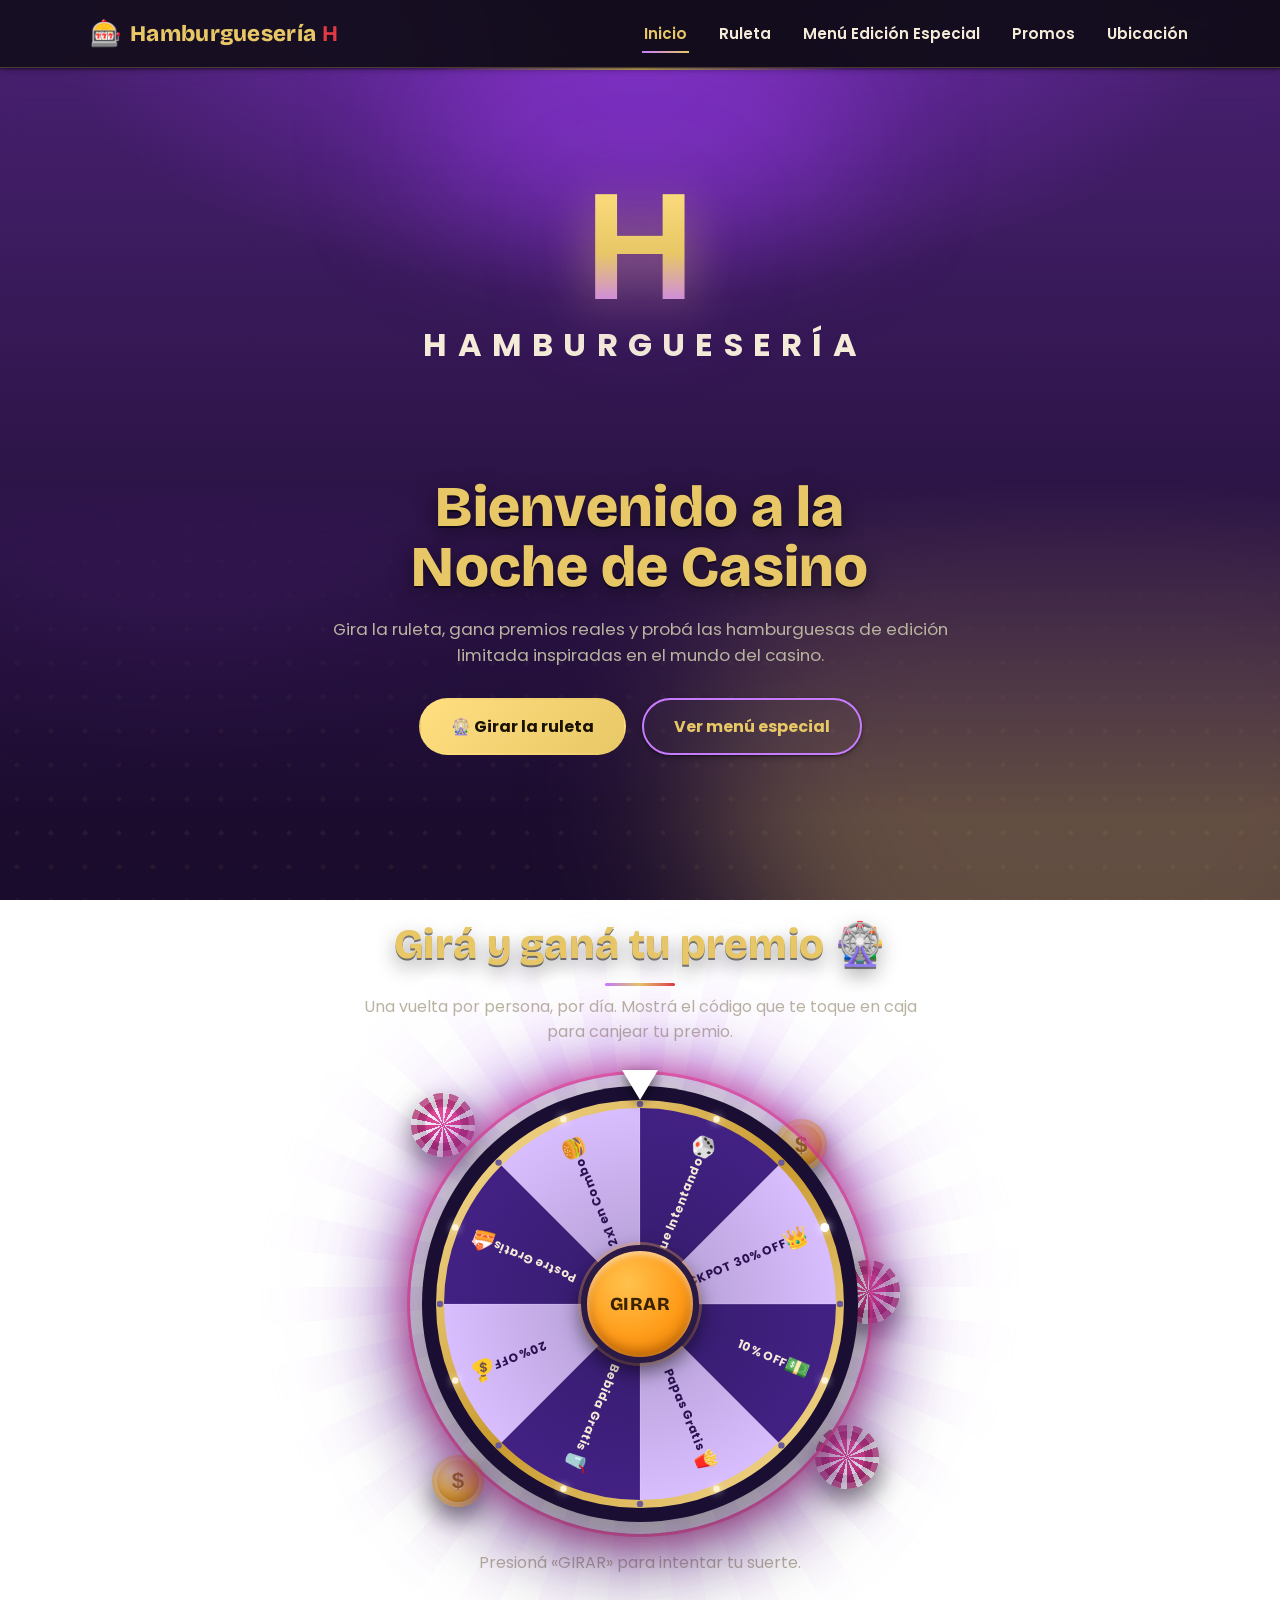
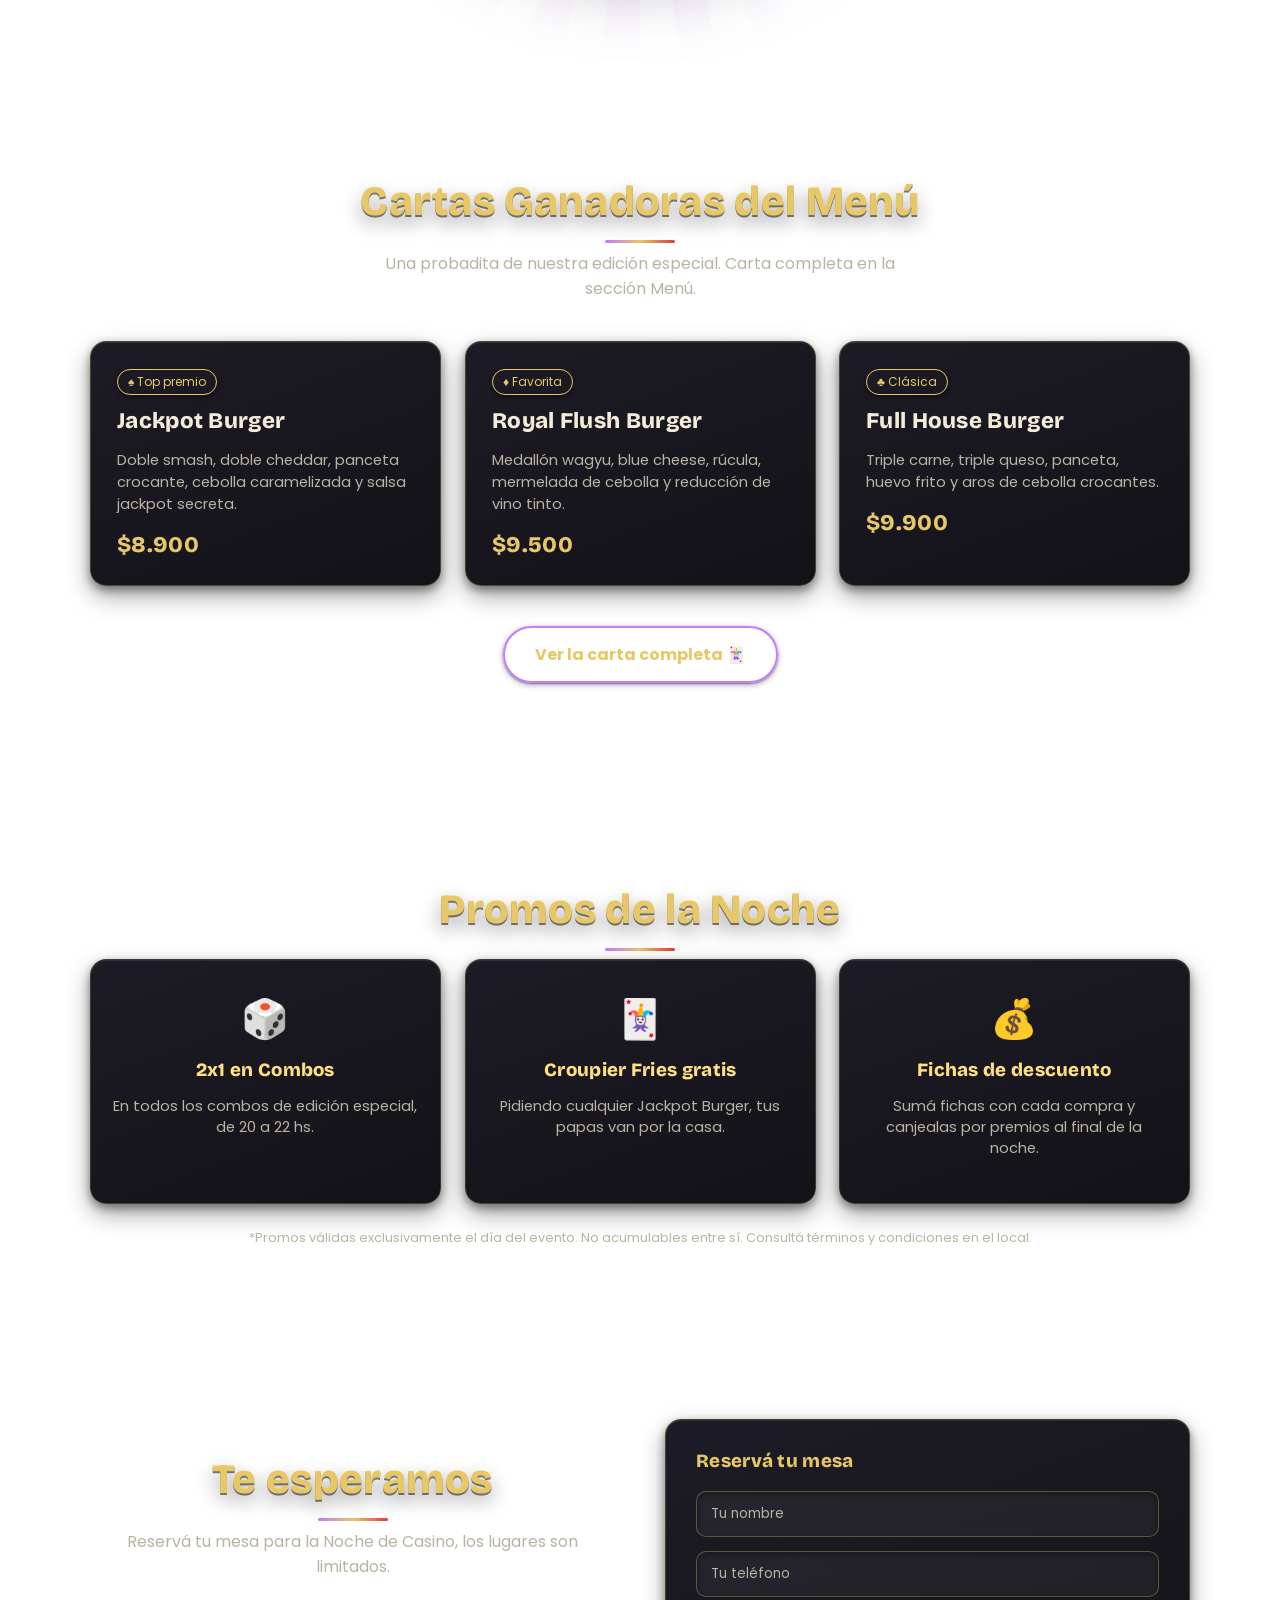
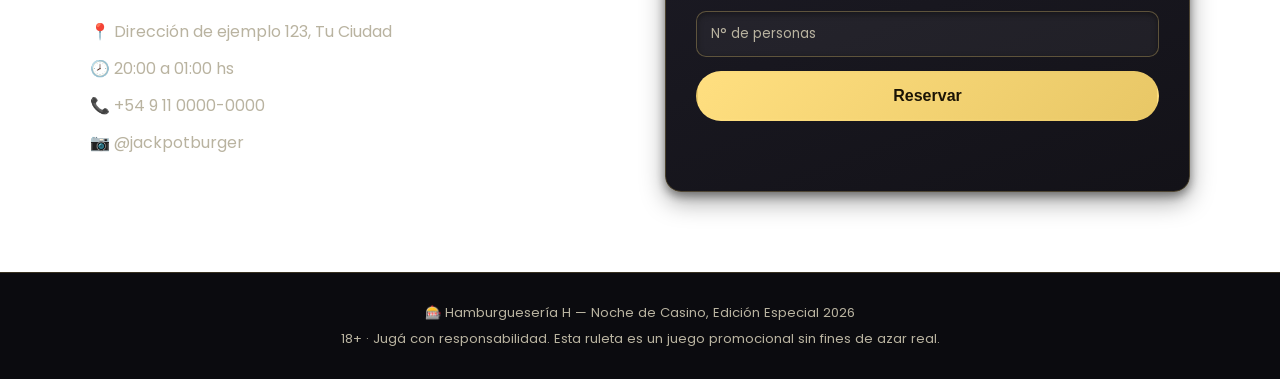
==== commit 133d591a: "Restyle the roulette to match the reference casino wheel Reworks the wheel to the requested premium " ====
--- a/index.html
+++ b/index.html
@@ -83,9 +83,19 @@
       <p class="section-sub" data-reveal>Una vuelta por persona, por día. Mostrá el código que te toque en caja para canjear tu premio.</p>
 
       <div class="roulette-wrap" data-reveal>
-        <div class="roulette-pointer" aria-hidden="true"></div>
-        <canvas id="wheelCanvas" width="420" height="420" role="img" aria-label="Ruleta de premios"></canvas>
-        <button id="spinBtn" class="spin-btn">GIRAR</button>
+        <div class="roulette-deco" aria-hidden="true">
+          <span class="chip chip-a"></span>
+          <span class="chip chip-b"></span>
+          <span class="coin coin-a"></span>
+          <span class="coin coin-b"></span>
+          <span class="chip chip-c"></span>
+        </div>
+        <div class="roulette-stage">
+          <div class="roulette-neon" aria-hidden="true"></div>
+          <div class="roulette-pointer" aria-hidden="true"></div>
+          <canvas id="wheelCanvas" width="440" height="440" role="img" aria-label="Ruleta de premios"></canvas>
+          <button id="spinBtn" class="spin-btn">GIRAR</button>
+        </div>
       </div>
 
       <p class="roulette-hint" id="rouletteHint">Presioná «GIRAR» para intentar tu suerte.</p>
--- a/css/styles.css
+++ b/css/styles.css
@@ -436,58 +436,123 @@
 .roulette-section .container{position:relative; z-index:1;}
 .roulette-wrap{
   position:relative;
-  max-width:440px; margin:0 auto;
+  max-width:520px; margin:0 auto;
   display:flex; align-items:center; justify-content:center;
   flex-direction:column;
 }
 .roulette-wrap::before{
   content:'';
   position:absolute;
-  top:50%; left:50%;
-  width:900px; height:900px;
+  top:46%; left:50%;
+  width:820px; height:820px;
   transform:translate(-50%,-50%);
   background:repeating-conic-gradient(
     from 0deg,
-    rgba(199,123,255,.16) 0deg 6deg,
-    rgba(199,123,255,.03) 6deg 12deg
+    rgba(199,123,255,.14) 0deg 6deg,
+    rgba(199,123,255,.02) 6deg 12deg
   );
   border-radius:50%;
-  -webkit-mask-image:radial-gradient(circle, black 30%, transparent 70%);
-  mask-image:radial-gradient(circle, black 30%, transparent 70%);
+  -webkit-mask-image:radial-gradient(circle, black 26%, transparent 66%);
+  mask-image:radial-gradient(circle, black 26%, transparent 66%);
   animation:sunburstSpin 60s linear infinite;
   z-index:0;
 }
+
+/* Stage holds the neon ring, pointer, wheel and center button */
+.roulette-stage{
+  position:relative;
+  width:min(440px, 86vw);
+  aspect-ratio:1;
+  display:flex; align-items:center; justify-content:center;
+  z-index:1;
+}
+/* Pink/violet neon glow ring hugging the wheel */
+.roulette-neon{
+  position:absolute; inset:-10px;
+  border-radius:50%;
+  z-index:0;
+  box-shadow:
+    0 0 0 3px rgba(255,60,160,.55),
+    0 0 30px 6px rgba(255,60,160,.55),
+    0 0 70px 18px rgba(157,59,242,.5),
+    inset 0 0 40px rgba(157,59,242,.35);
+  animation:neonRingPulse 2.6s ease-in-out infinite;
+}
+@keyframes neonRingPulse{
+  0%,100%{opacity:.85; box-shadow:0 0 0 3px rgba(255,60,160,.5), 0 0 30px 6px rgba(255,60,160,.5), 0 0 70px 18px rgba(157,59,242,.45), inset 0 0 40px rgba(157,59,242,.3);}
+  50%{opacity:1; box-shadow:0 0 0 3px rgba(255,80,175,.75), 0 0 42px 10px rgba(255,60,160,.7), 0 0 90px 26px rgba(157,59,242,.6), inset 0 0 50px rgba(157,59,242,.4);}
+}
 #wheelCanvas{
   position:relative; z-index:1;
-  max-width:100%; height:auto;
+  width:100%; height:100%;
   border-radius:50%;
-  border:8px solid var(--gold);
-  box-shadow:var(--elev-4), 0 0 40px rgba(232,199,102,.3), var(--inset-hi);
+  filter:drop-shadow(0 24px 50px rgba(0,0,0,.6));
 }
 .roulette-pointer{
-  position:absolute; top:-6px; left:50%; transform:translateX(-50%);
+  position:absolute; top:-14px; left:50%; transform:translateX(-50%);
   width:0; height:0; z-index:5;
-  border-left:16px solid transparent;
-  border-right:16px solid transparent;
-  border-top:26px solid var(--red-2);
-  filter:drop-shadow(0 3px 4px rgba(0,0,0,.5));
-}
+  border-left:18px solid transparent;
+  border-right:18px solid transparent;
+  border-top:30px solid #fff;
+  filter:drop-shadow(0 4px 6px rgba(0,0,0,.6));
+}
+/* Orange 3D "START"-style center button, absolutely centered on the wheel */
 .spin-btn{
-  margin-top:-58px;
-  width:100px; height:100px; border-radius:50%;
-  background:radial-gradient(circle at 35% 30%, var(--red-2), var(--red) 70%);
-  color:var(--cream);
-  border:4px solid var(--gold);
-  font-size:1.1rem;
+  position:absolute; top:50%; left:50%;
+  transform:translate(-50%,-50%);
+  width:118px; height:118px; border-radius:50%;
+  background:radial-gradient(circle at 38% 30%, #ffc24d 0%, #ff9c1a 55%, #e07d00 100%);
+  color:#3a2200;
+  border:6px solid #2a1a45;
+  font-size:1.15rem; font-weight:800; letter-spacing:.5px;
   cursor:pointer;
-  box-shadow:var(--elev-3), var(--inset-hi);
-  transition:transform .15s, box-shadow .15s;
-  position:relative; z-index:2;
-}
-.spin-btn:hover:not(:disabled){transform:scale(1.05); box-shadow:var(--elev-4), var(--inset-hi), 0 0 30px rgba(157,59,242,.4);}
-.spin-btn:active:not(:disabled){box-shadow:var(--elev-1);}
-.spin-btn:disabled{opacity:.6; cursor:not-allowed;}
-.roulette-hint{text-align:center; margin-top:18px; color:var(--text-muted);}
+  box-shadow:
+    0 8px 20px rgba(0,0,0,.55),
+    0 0 0 3px rgba(255,180,80,.35),
+    inset 0 3px 6px rgba(255,255,255,.6),
+    inset 0 -6px 12px rgba(150,70,0,.6);
+  transition:transform .15s, box-shadow .15s, filter .15s;
+  z-index:6;
+}
+.spin-btn:hover:not(:disabled){transform:translate(-50%,-50%) scale(1.06); filter:brightness(1.08);}
+.spin-btn:active:not(:disabled){transform:translate(-50%,-50%) scale(.97); box-shadow:0 4px 10px rgba(0,0,0,.5), inset 0 4px 10px rgba(150,70,0,.7);}
+.spin-btn:disabled{opacity:.7; cursor:not-allowed;}
+.roulette-hint{text-align:center; margin-top:26px; color:var(--text-muted);}
+
+/* Floating poker chips + gold coins around the wheel */
+.roulette-deco{position:absolute; inset:0; z-index:0; pointer-events:none;}
+.roulette-deco .chip, .roulette-deco .coin{
+  position:absolute; border-radius:50%; display:block;
+  animation:floatDeco 6s ease-in-out infinite;
+}
+.roulette-deco .chip{
+  width:64px; height:64px;
+  background:
+    repeating-conic-gradient(#fff 0deg 12deg, transparent 12deg 30deg),
+    radial-gradient(circle at 50% 40%, #ff5aa0, #b8256e 70%);
+  box-shadow:0 12px 26px rgba(0,0,0,.5), inset 0 0 0 6px rgba(255,255,255,.25), inset 0 0 0 14px rgba(0,0,0,.15);
+}
+.roulette-deco .coin{
+  width:52px; height:52px;
+  background:radial-gradient(circle at 38% 32%, #ffe9a8 0%, #f2b21e 55%, #b9820d 100%);
+  box-shadow:0 12px 24px rgba(0,0,0,.5), inset 0 0 0 5px rgba(255,255,255,.35), inset 0 -6px 10px rgba(150,90,0,.5);
+}
+.roulette-deco .coin::after{
+  content:'$'; position:absolute; inset:0; display:flex; align-items:center; justify-content:center;
+  color:#a8720a; font-weight:900; font-size:1.4rem; text-shadow:0 1px 0 rgba(255,255,255,.5);
+}
+.chip-a{top:2%; left:6%; animation-delay:0s;}
+.chip-b{bottom:8%; right:4%; width:80px; height:80px; animation-delay:1.2s;}
+.chip-c{top:40%; right:0%; width:48px; height:48px; animation-delay:2s;}
+.coin-a{top:8%; right:14%; animation-delay:.6s;}
+.coin-b{bottom:4%; left:10%; width:62px; height:62px; animation-delay:1.8s;}
+@keyframes floatDeco{
+  0%,100%{transform:translateY(0) rotate(-6deg);}
+  50%{transform:translateY(-16px) rotate(6deg);}
+}
+@media (max-width:600px){
+  .roulette-deco .chip-a, .roulette-deco .chip-c, .roulette-deco .coin-a{display:none;}
+}
 
 /* MODAL */
 .modal-overlay{
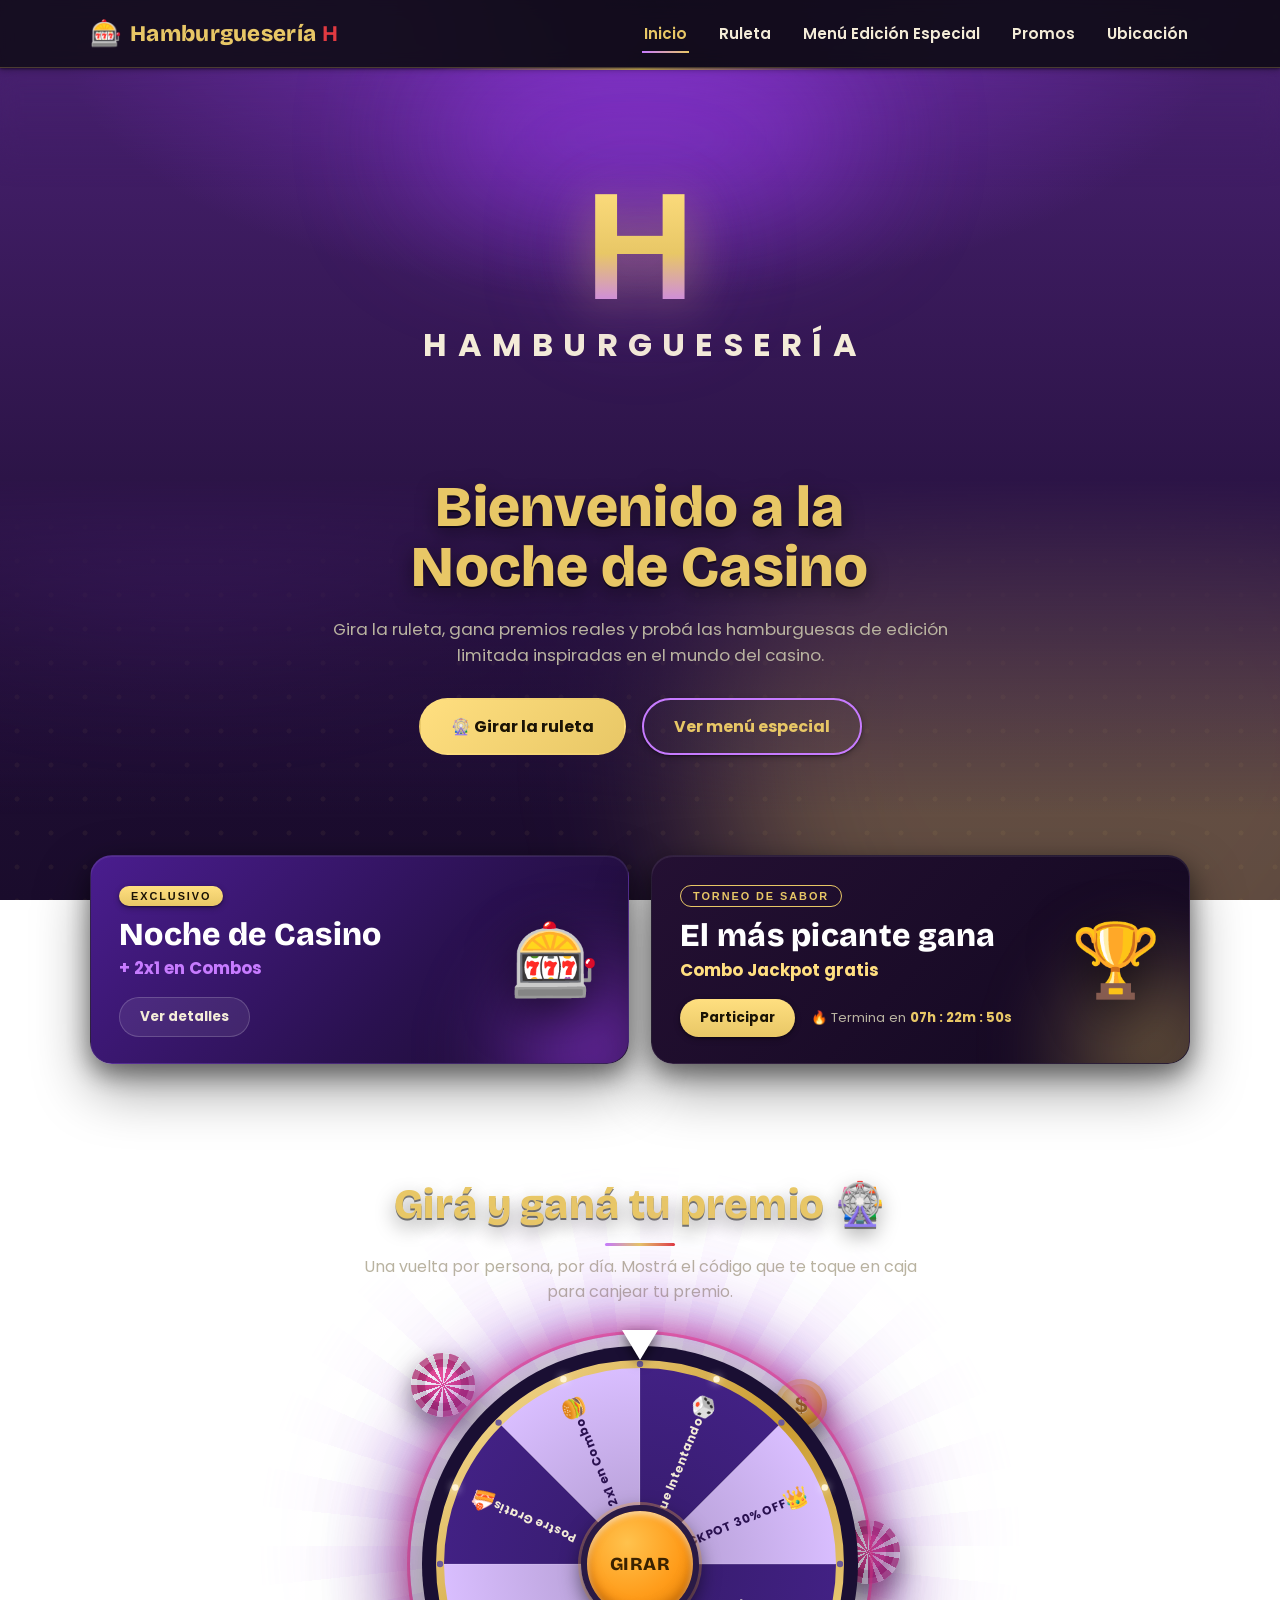
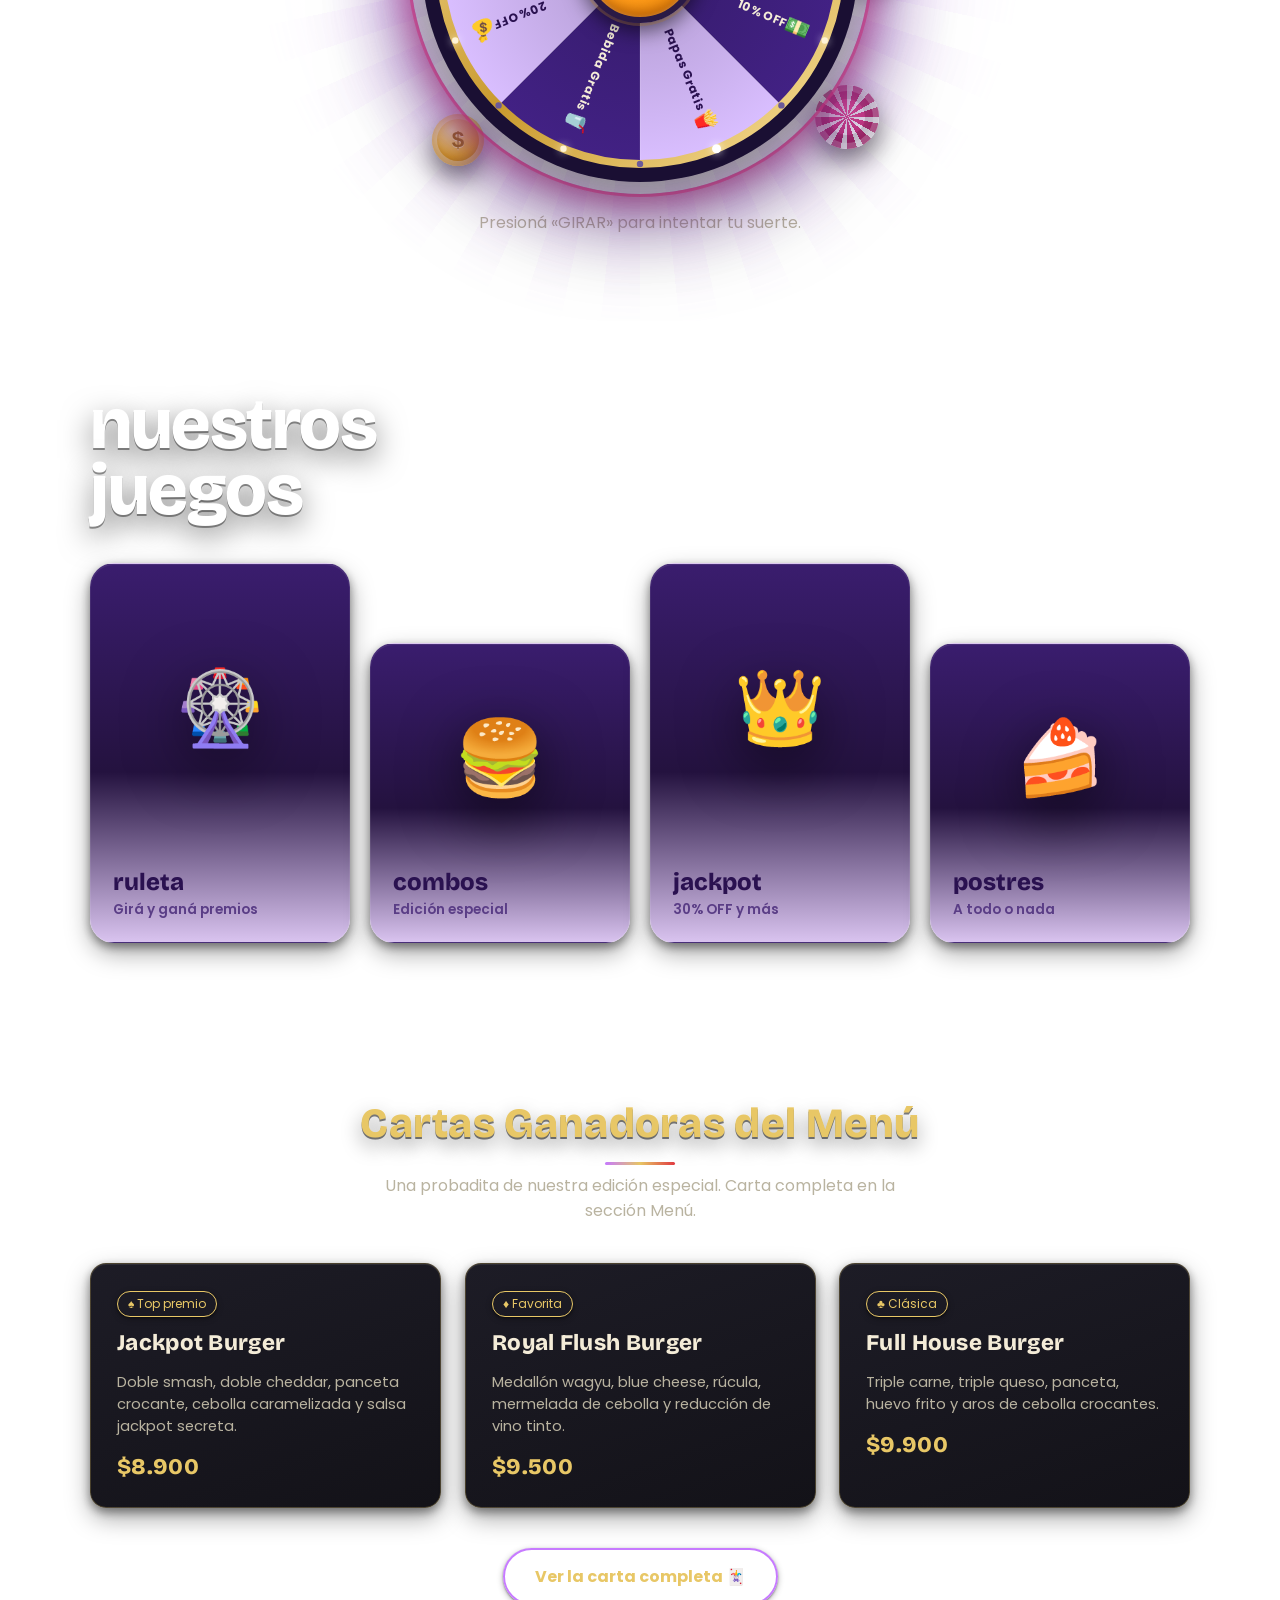
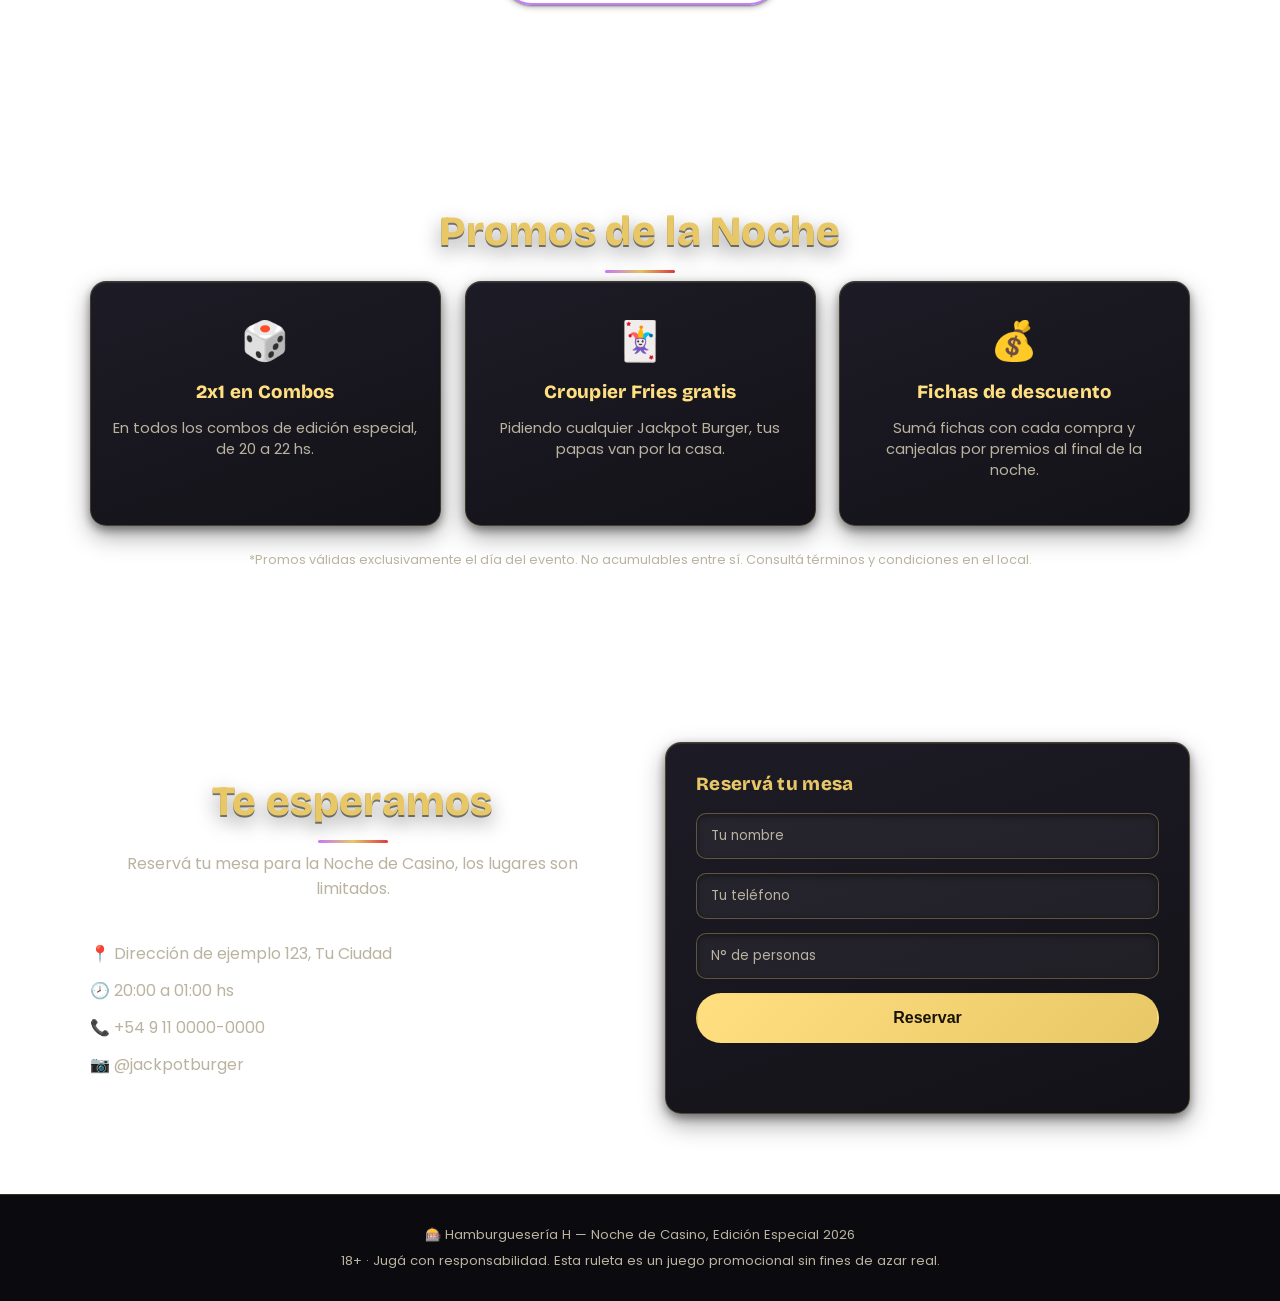
==== commit e3553bf3: "Add tournament banners and game-card row styled after the casino app refs Recreates the reference la" ====
--- a/index.html
+++ b/index.html
@@ -8,6 +8,7 @@
 <link rel="preconnect" href="https://fonts.googleapis.com">
 <link href="https://fonts.googleapis.com/css2?family=Bricolage+Grotesque:opsz,wght@12..96,400..900&family=Poppins:wght@400;600;700&display=swap" rel="stylesheet">
 <link rel="stylesheet" href="css/styles.css">
+<link rel="stylesheet" href="css/casino-ui.css">
 </head>
 <body>
 
@@ -76,6 +77,38 @@
     </div>
   </section>
 
+  <!-- BANNERS DESTACADOS -->
+  <section class="banners-section">
+    <div class="container">
+      <div class="banner-row">
+        <article class="promo-banner banner-featured" data-reveal>
+          <div class="banner-glow" aria-hidden="true"></div>
+          <div class="banner-body">
+            <span class="banner-tag">Exclusivo</span>
+            <h3 class="banner-title">Noche de Casino</h3>
+            <p class="banner-highlight">+ 2x1 en Combos</p>
+            <a href="menu.html" class="banner-btn">Ver detalles</a>
+          </div>
+          <div class="banner-art" aria-hidden="true">🎰</div>
+        </article>
+
+        <article class="promo-banner banner-tournament" data-reveal>
+          <div class="banner-glow" aria-hidden="true"></div>
+          <div class="banner-body">
+            <span class="banner-tag tag-outline">Torneo de sabor</span>
+            <h3 class="banner-title">El más picante gana</h3>
+            <p class="banner-highlight banner-prize">Combo Jackpot gratis</p>
+            <div class="banner-meta">
+              <a href="#ruleta" class="banner-btn banner-btn-solid">Participar</a>
+              <span class="banner-countdown">🔥 Termina en <strong id="bannerCd">07h : 22m : 52s</strong></span>
+            </div>
+          </div>
+          <div class="banner-art" aria-hidden="true">🏆</div>
+        </article>
+      </div>
+    </div>
+  </section>
+
   <!-- RULETA -->
   <section class="roulette-section" id="ruleta">
     <div class="container">
@@ -117,6 +150,44 @@
       <button class="btn btn-primary modal-btn" id="modalCloseBtn">¡Genial!</button>
     </div>
   </div>
+
+  <!-- JUEGOS / EXPERIENCIAS -->
+  <section class="games-section">
+    <div class="container">
+      <h2 class="games-heading" data-reveal>nuestros<br>juegos</h2>
+
+      <div class="games-row">
+        <a href="#ruleta" class="game-card game-card--tall" data-reveal>
+          <span class="game-emoji">🎡</span>
+          <div class="game-card-body">
+            <span class="game-name">ruleta</span>
+            <span class="game-sub">Girá y ganá premios</span>
+          </div>
+        </a>
+        <a href="menu.html" class="game-card" data-reveal>
+          <span class="game-emoji">🍔</span>
+          <div class="game-card-body">
+            <span class="game-name">combos</span>
+            <span class="game-sub">Edición especial</span>
+          </div>
+        </a>
+        <a href="#promos" class="game-card game-card--tall" data-reveal>
+          <span class="game-emoji">👑</span>
+          <div class="game-card-body">
+            <span class="game-name">jackpot</span>
+            <span class="game-sub">30% OFF y más</span>
+          </div>
+        </a>
+        <a href="menu.html" class="game-card" data-reveal>
+          <span class="game-emoji">🍰</span>
+          <div class="game-card-body">
+            <span class="game-name">postres</span>
+            <span class="game-sub">A todo o nada</span>
+          </div>
+        </a>
+      </div>
+    </div>
+  </section>
 
   <!-- MENU DESTACADO -->
   <section class="featured-menu">
--- a/css/casino-ui.css
+++ b/css/casino-ui.css
@@ -0,0 +1,136 @@
+/* =========================================================================
+   CASINO-UI — tournament banners + game cards, styled after the reference
+   casino app screens (dark purple, glossy, neon glow). Vanilla CSS, no assets.
+   Relies on the design tokens defined in styles.css (:root).
+   ========================================================================= */
+
+/* ---------- PROMO / TOURNAMENT BANNERS ---------- */
+.banners-section{padding:40px 0 10px;}
+.banner-row{
+  display:grid; grid-template-columns:1fr 1fr; gap:22px;
+}
+.promo-banner{
+  position:relative; overflow:hidden;
+  border-radius:22px;
+  padding:26px 28px;
+  min-height:170px;
+  display:flex; align-items:center; justify-content:space-between; gap:16px;
+  border:1px solid rgba(255,255,255,.08);
+  box-shadow:var(--elev-3), var(--inset-hi);
+  isolation:isolate;
+}
+.banner-featured{
+  background:linear-gradient(135deg, #4a1d8f 0%, #2a1150 60%, #1a0c2c 100%);
+}
+.banner-tournament{
+  background:linear-gradient(135deg, #241033 0%, #12081f 100%);
+}
+.banner-glow{
+  position:absolute; z-index:-1; inset:auto -20% -60% auto;
+  width:280px; height:280px; border-radius:50%;
+  background:radial-gradient(circle, rgba(157,59,242,.6), transparent 70%);
+  filter:blur(30px);
+}
+.banner-tournament .banner-glow{
+  background:radial-gradient(circle, rgba(232,199,102,.4), transparent 70%);
+}
+.banner-body{position:relative; z-index:1; max-width:75%;}
+.banner-tag{
+  display:inline-block; font-size:.68rem; font-weight:800; letter-spacing:.18em;
+  text-transform:uppercase; color:#1a1305;
+  background:linear-gradient(180deg, var(--gold-2), var(--gold));
+  padding:4px 12px; border-radius:999px; margin-bottom:12px;
+  box-shadow:var(--elev-1);
+}
+.banner-tag.tag-outline{
+  background:transparent; color:var(--gold);
+  border:1px solid var(--gold); box-shadow:none;
+}
+.banner-title{
+  font-size:clamp(1.4rem, 2.6vw, 2rem); margin:0 0 4px; color:#fff; line-height:1.05;
+}
+.banner-highlight{
+  font-size:1.05rem; font-weight:700; color:var(--violet-2); margin:0 0 16px;
+}
+.banner-prize{color:var(--gold-2);}
+.banner-btn{
+  display:inline-block; font-size:.85rem; font-weight:700;
+  padding:9px 20px; border-radius:999px;
+  background:rgba(255,255,255,.08); color:var(--cream);
+  border:1px solid rgba(255,255,255,.18);
+  transition:transform .2s var(--ease-bounce), background .2s;
+}
+.banner-btn:hover{transform:translateY(-2px); background:rgba(255,255,255,.16);}
+.banner-btn-solid{
+  background:linear-gradient(180deg, var(--gold-2), var(--gold)); color:#1a1305;
+  border:none; box-shadow:var(--elev-1);
+}
+.banner-meta{display:flex; align-items:center; gap:16px; flex-wrap:wrap;}
+.banner-countdown{font-size:.82rem; color:var(--text-muted);}
+.banner-countdown strong{color:var(--gold); font-variant-numeric:tabular-nums;}
+.banner-art{
+  position:relative; z-index:1;
+  font-size:4.5rem; line-height:1;
+  filter:drop-shadow(0 12px 24px rgba(0,0,0,.6));
+  animation:bannerArtFloat 5s ease-in-out infinite;
+}
+@keyframes bannerArtFloat{
+  0%,100%{transform:translateY(0) rotate(-4deg);}
+  50%{transform:translateY(-10px) rotate(4deg);}
+}
+
+/* ---------- GAME CARDS ("nuestros juegos") ---------- */
+.games-section{padding:70px 0 40px;}
+.games-heading{
+  font-size:clamp(2.4rem, 7vw, 4.5rem);
+  font-weight:900; line-height:.92; text-transform:lowercase;
+  margin:0 0 40px; color:#fff; letter-spacing:-.02em;
+  text-shadow:0 2px 0 rgba(0,0,0,.4), 0 10px 30px rgba(0,0,0,.5);
+}
+.games-row{
+  display:grid; grid-template-columns:repeat(4, 1fr); gap:20px;
+  align-items:end;
+}
+.game-card{
+  position:relative; overflow:hidden;
+  display:flex; flex-direction:column; justify-content:flex-end;
+  min-height:300px; padding:22px;
+  border-radius:24px;
+  border:1px solid rgba(255,255,255,.08);
+  background:linear-gradient(180deg, #3a1d6e 0%, #24123f 55%, #d9c3ef 100%);
+  box-shadow:var(--elev-2), var(--inset-hi);
+  transition:transform .3s var(--ease-bounce), box-shadow .3s;
+}
+.game-card--tall{min-height:380px;}
+.game-card:hover{
+  transform:translateY(-8px);
+  box-shadow:var(--elev-4), var(--inset-hi), 0 0 34px rgba(157,59,242,.35);
+}
+.game-emoji{
+  position:absolute; top:38%; left:50%; transform:translate(-50%,-50%);
+  font-size:4.6rem; line-height:1;
+  filter:drop-shadow(0 16px 30px rgba(0,0,0,.6));
+  transition:transform .4s var(--ease-bounce);
+}
+.game-card:hover .game-emoji{transform:translate(-50%,-58%) scale(1.08);}
+.game-card-body{position:relative; z-index:1;}
+.game-name{
+  display:block; font-family:'Bricolage Grotesque', sans-serif; font-weight:800;
+  font-size:1.5rem; text-transform:lowercase; color:#2a1150; line-height:1;
+}
+.game-sub{
+  display:block; margin-top:6px; font-size:.85rem; font-weight:600; color:#5a3d86;
+}
+
+/* ---------- RESPONSIVE ---------- */
+@media (max-width:900px){
+  .games-row{grid-template-columns:repeat(2, 1fr);}
+  .game-card, .game-card--tall{min-height:280px;}
+}
+@media (max-width:760px){
+  .banner-row{grid-template-columns:1fr;}
+  .banner-body{max-width:70%;}
+}
+@media (max-width:480px){
+  .games-row{grid-template-columns:1fr;}
+}
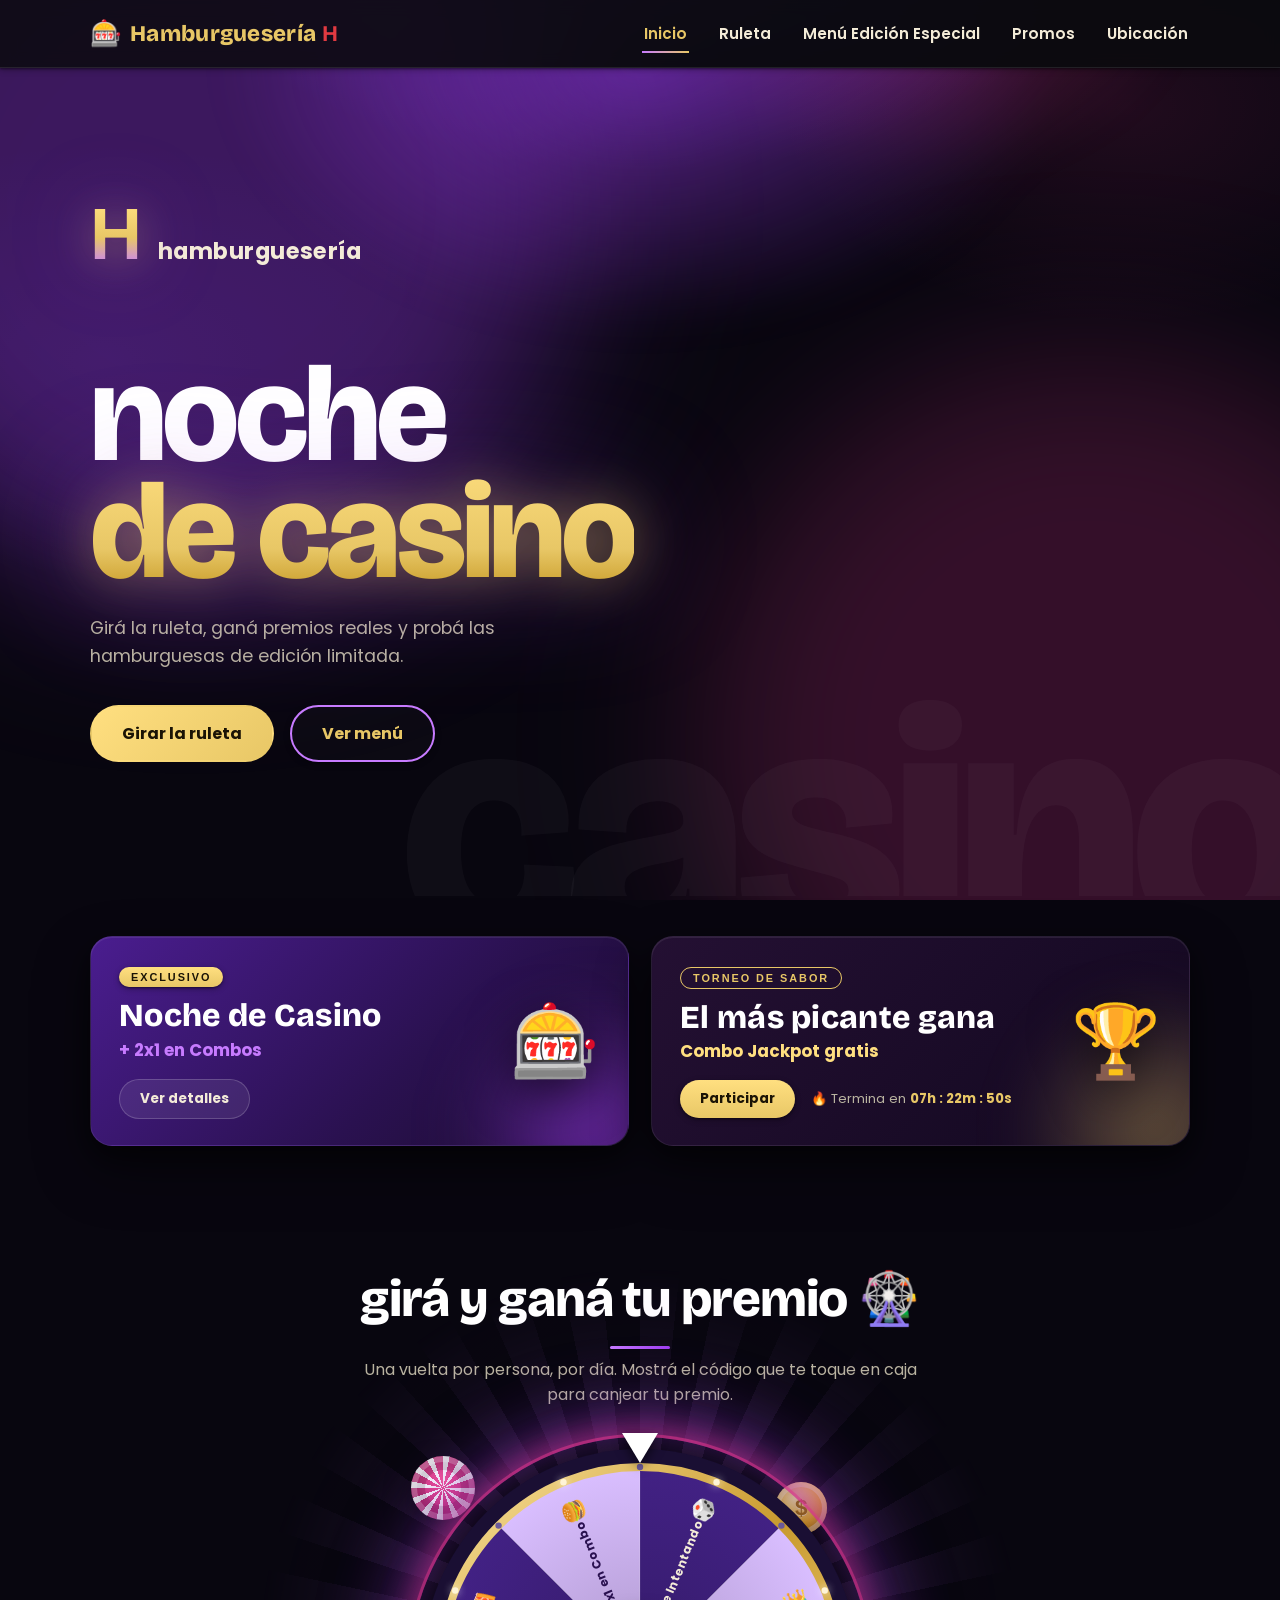
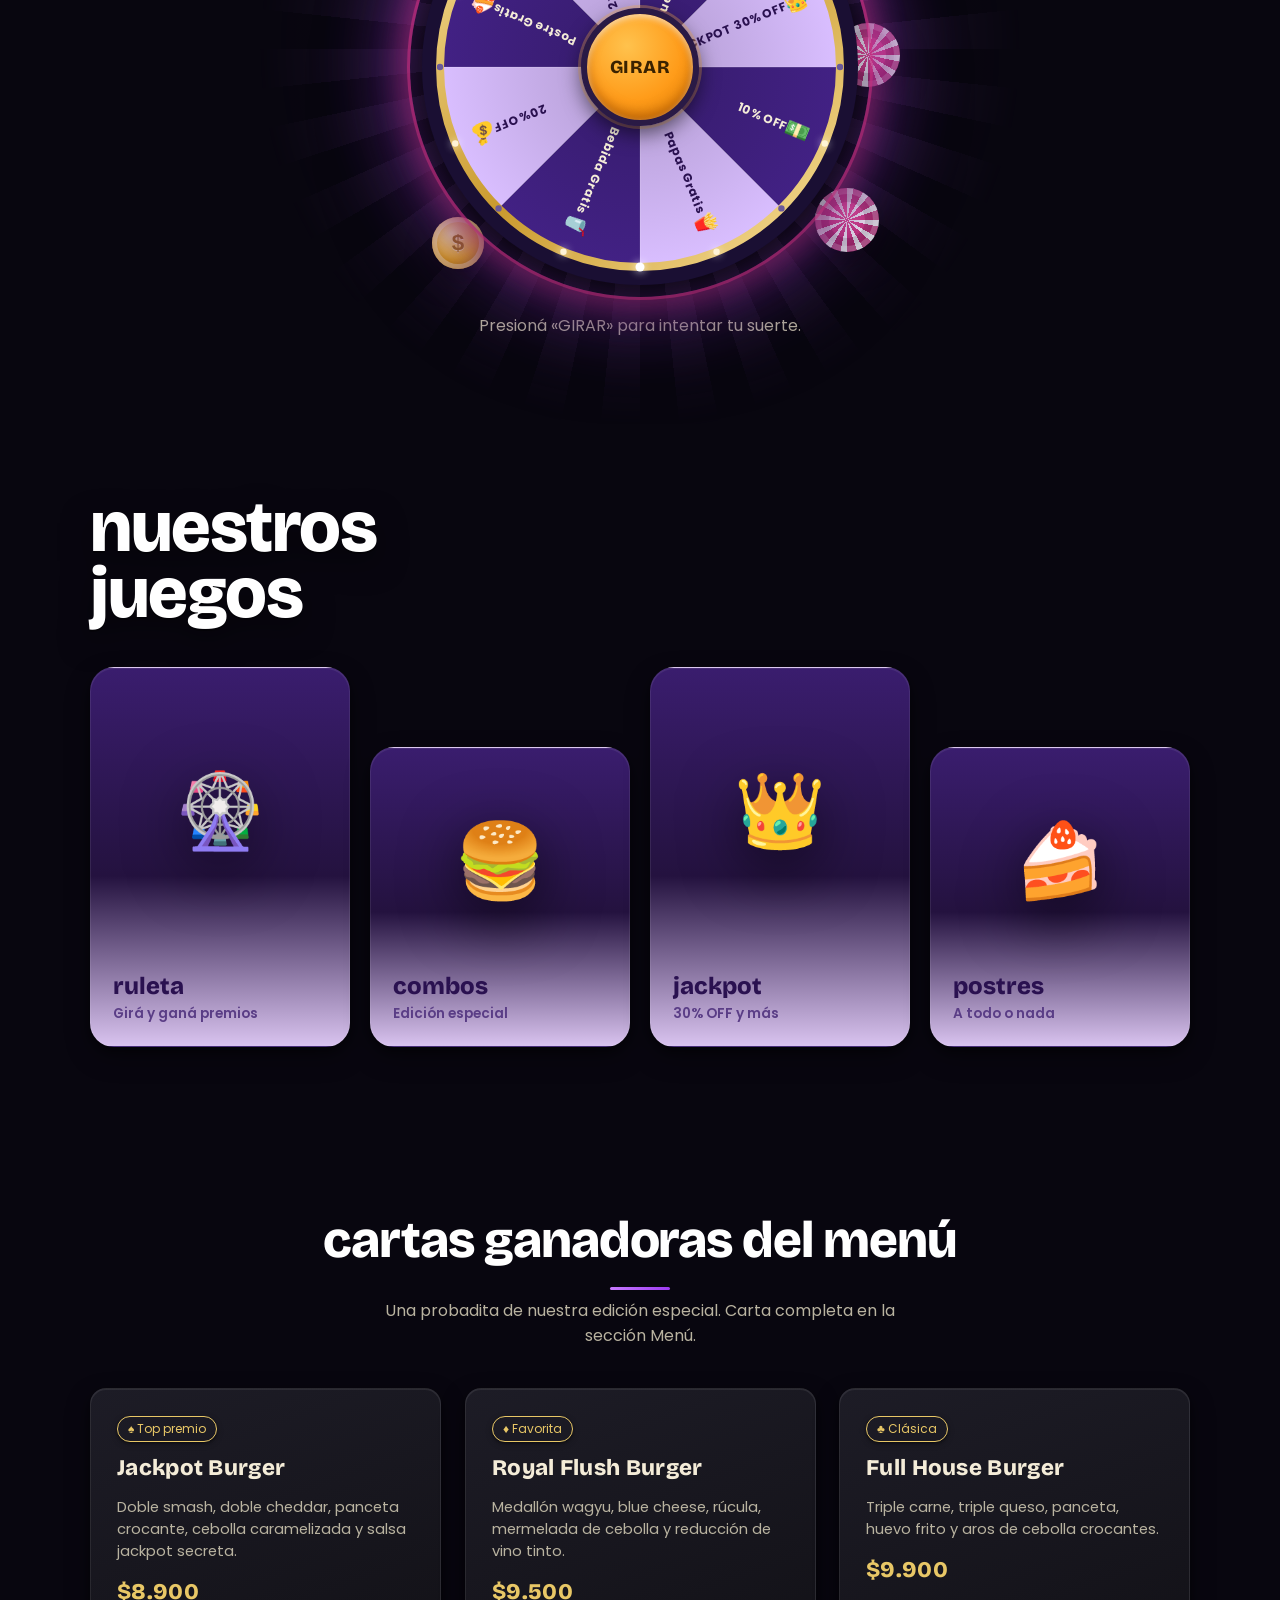
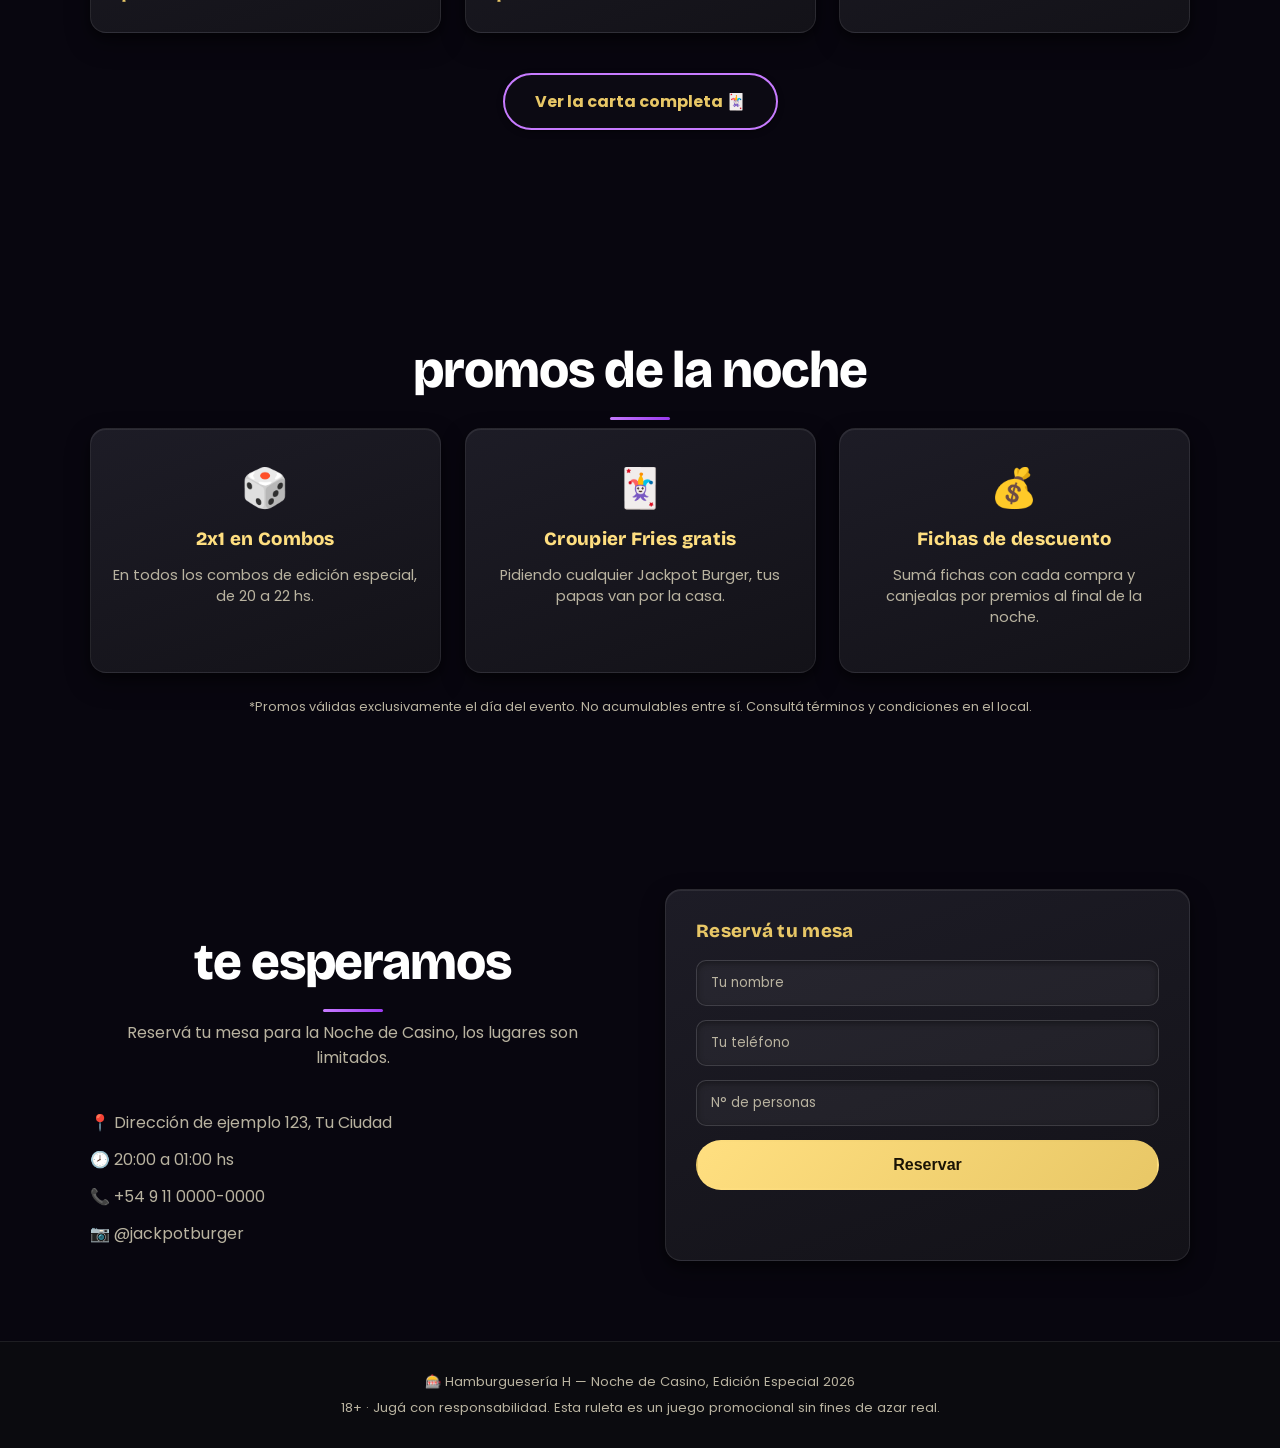
==== commit 8e65e57f: "Rework the whole site to a dark, premium casino look like the references Replaces the bright warm-vi" ====
--- a/index.html
+++ b/index.html
@@ -51,29 +51,25 @@
 
   <!-- HERO -->
   <section class="hero">
-    <div class="lamp-effect" aria-hidden="true">
-      <div class="lamp-blur"></div>
-      <div class="lamp-glow"></div>
-      <div class="lamp-cone lamp-cone-left"></div>
-      <div class="lamp-cone lamp-cone-right"></div>
-      <div class="lamp-line"></div>
-    </div>
+    <div class="hero-glow" aria-hidden="true"></div>
+    <div class="hero-bigword" aria-hidden="true">casino</div>
 
     <div class="container hero-inner">
       <div class="brand-emblem">
         <span class="brand-emblem-h">H</span>
-        <span class="brand-emblem-word">Hamburguesería</span>
+        <span class="brand-emblem-word">hamburguesería</span>
       </div>
 
       <div class="hero-welcome">
-        <h1><span class="glow">Bienvenido a la<br>Noche de Casino</span></h1>
-        <p class="hero-sub">Gira la ruleta, gana premios reales y probá las hamburguesas de edición limitada inspiradas en el mundo del casino.</p>
+        <h1 class="hero-title">noche<br><span class="glow">de casino</span></h1>
+        <p class="hero-sub">Girá la ruleta, ganá premios reales y probá las hamburguesas de edición limitada.</p>
 
         <div class="hero-ctas">
-          <a href="#ruleta" class="btn btn-primary">🎡 Girar la ruleta</a>
-          <a href="menu.html" class="btn btn-outline">Ver menú especial</a>
-        </div>
-      </div>
+          <a href="#ruleta" class="btn btn-primary">Girar la ruleta</a>
+          <a href="menu.html" class="btn btn-outline">Ver menú</a>
+        </div>
+      </div>
+
     </div>
   </section>
 
--- a/css/styles.css
+++ b/css/styles.css
@@ -28,12 +28,13 @@
 html{scroll-behavior:smooth;}
 body{
   margin:0;
-  /* One warm, richer violet gradient for the whole page so every section
-     shares the same backdrop (no dark bands between sections). */
+  /* Dark, premium casino base: near-black with focused purple/pink glows,
+     like the reference app screens. */
   background:
-    radial-gradient(ellipse 70% 50% at 80% 10%, rgba(157,59,242,.25), transparent 60%),
-    radial-gradient(ellipse 60% 45% at 15% 30%, rgba(225,58,65,.12), transparent 60%),
-    linear-gradient(180deg, #3a1566 0%, #26103f 40%, #1a0c2c 100%);
+    radial-gradient(ellipse 60% 45% at 50% -8%, rgba(124,58,237,.30), transparent 60%),
+    radial-gradient(ellipse 45% 40% at 88% 12%, rgba(255,60,160,.10), transparent 60%),
+    radial-gradient(ellipse 50% 40% at 8% 40%, rgba(124,58,237,.10), transparent 60%),
+    #08060f;
   background-attachment:fixed;
   color:var(--cream);
   font-family:'Poppins', sans-serif;
@@ -67,7 +68,8 @@
   animation:auroraDrift1 18s ease-in-out infinite;
 }
 .aurora-bg::after{
-  background:var(--gold);
+  background:#ff3ca0;
+  opacity:.18;
   bottom:-25%; right:-15%;
   animation:auroraDrift2 22s ease-in-out infinite;
 }
@@ -90,22 +92,15 @@
 a{color:inherit; text-decoration:none;}
 ul{list-style:none; margin:0; padding:0;}
 
-/* decorative chip background */
-.chip-bg{
-  position:fixed;
-  inset:0;
-  z-index:-1;
-  background-image:
-    radial-gradient(circle, rgba(232,199,102,.06) 2px, transparent 3px);
-  background-size:34px 34px;
-}
+/* decorative chip background (disabled for the clean dark premium look) */
+.chip-bg{ display:none; }
 
 /* HEADER */
 .site-header{
   position:sticky; top:0; z-index:100;
   background:rgba(11,11,15,.85);
   backdrop-filter:blur(8px);
-  border-bottom:1px solid rgba(232,199,102,.25);
+  border-bottom:1px solid rgba(255,255,255,.09);
   box-shadow:var(--elev-1);
   transition:box-shadow .25s ease, background .25s ease;
 }
@@ -250,120 +245,110 @@
 }
 .btn-outline:hover{background:rgba(157,59,242,.12); border-color:var(--gold); box-shadow:var(--elev-2);}
 
-/* HERO */
-.hero{padding:90px 0 60px; text-align:center; position:relative; overflow:hidden;}
-
-/* LAMP EFFECT (glow entrance backdrop) */
-.lamp-effect{
-  position:absolute; top:0; left:0; width:100%; z-index:0;
-  display:flex; justify-content:center; overflow:hidden;
-  height:420px; pointer-events:none;
-}
-.lamp-blur{
-  position:absolute; top:0; z-index:5; height:120px; width:100%;
-  background:transparent; opacity:.5; backdrop-filter:blur(10px);
-  -webkit-backdrop-filter:blur(10px);
-  mask-image:linear-gradient(to bottom, black, transparent);
-}
-.lamp-glow{
-  position:absolute; top:0; z-index:5; height:140px; width:26rem;
-  border-radius:999px;
-  background:var(--violet);
-  opacity:.55; filter:blur(70px);
-  animation:lampGlowIn 1s ease .2s both;
-}
-.lamp-line{
-  position:absolute; top:0; z-index:5; height:2px; width:15rem;
-  background:linear-gradient(90deg, transparent, var(--gold), transparent);
-  animation:lampLineIn .9s ease-in-out .3s both;
-}
-.lamp-cone{
-  position:absolute; top:0; height:280px; width:15rem;
-  opacity:0; animation:lampConeIn .9s ease-in-out .3s both;
-}
-.lamp-cone-left{
-  right:50%;
-  background:conic-gradient(from 70deg at center top, var(--violet) 0deg, transparent 60deg);
-  -webkit-mask-image:linear-gradient(to top right, black, transparent 70%);
-  mask-image:linear-gradient(to top right, black, transparent 70%);
-}
-.lamp-cone-right{
-  left:50%;
-  background:conic-gradient(from 290deg at center top, transparent 300deg, var(--gold) 360deg);
-  -webkit-mask-image:linear-gradient(to top left, black, transparent 70%);
-  mask-image:linear-gradient(to top left, black, transparent 70%);
-}
-@keyframes lampGlowIn{from{opacity:0; width:14rem;} to{opacity:.55; width:26rem;}}
-@keyframes lampLineIn{from{width:8rem;} to{width:26rem;}}
-@keyframes lampConeIn{from{opacity:0; width:10rem;} to{opacity:.9; width:15rem;}}
-
-/* Lighter, warmer glow behind the hero (not a black vignette) while still
-   masking the dotted texture so the lamp beams read cleanly. */
-.hero::before{
-  content:'';
-  position:absolute; inset:0; z-index:0;
+/* HERO — minimal, dark, premium (reference-style) */
+.hero{
+  position:relative; overflow:hidden;
+  min-height:92vh;
+  display:flex; align-items:center;
+  padding:70px 0;
+}
+.hero-inner{
+  position:relative; z-index:2;
+  display:flex; flex-direction:column; align-items:flex-start;
+  text-align:left;
+}
+/* Big soft purple glow bleeding from the top, like the app hero */
+.hero-glow{
+  position:absolute; z-index:0; pointer-events:none;
+  top:-30%; left:50%; transform:translateX(-50%);
+  width:120vw; height:90vh;
   background:
-    radial-gradient(ellipse 70% 55% at 50% -5%, rgba(157,59,242,.55), transparent 65%),
-    linear-gradient(180deg, #47206f 0%, #2c1447 55%, transparent 100%);
-}
-
-/* BRAND EMBLEM — now the primary hero title (big H + wordmark) */
+    radial-gradient(ellipse 45% 55% at 50% 30%, rgba(157,59,242,.55), transparent 60%),
+    radial-gradient(ellipse 30% 40% at 68% 20%, rgba(255,60,160,.30), transparent 60%);
+  filter:blur(20px);
+}
+/* Faded oversized watchword behind the content */
+.hero-bigword{
+  position:absolute; z-index:0; pointer-events:none;
+  right:-2%; bottom:-8%;
+  font-family:'Bricolage Grotesque', sans-serif;
+  font-weight:900; font-size:clamp(7rem, 26vw, 26rem);
+  line-height:.8; letter-spacing:-.04em; text-transform:lowercase;
+  color:rgba(255,255,255,.03);
+  user-select:none;
+}
+
+/* BRAND EMBLEM — big H mark + wordmark */
 .brand-emblem{
   position:relative; z-index:2;
-  display:flex; flex-direction:column; align-items:center; gap:6px;
-  margin-bottom:0;
-  padding-top:20px;
-  animation:emblemIn 1s var(--ease-bounce) .4s both;
+  display:flex; align-items:baseline; gap:16px;
+  margin-bottom:auto;
+  animation:emblemIn 1s var(--ease-bounce) .3s both;
 }
 .brand-emblem-h{
-  font-size:clamp(5rem, 13vw, 9.5rem);
-  font-weight:900;
-  line-height:.9;
+  font-size:clamp(3rem, 6vw, 4.5rem);
+  font-weight:900; line-height:.9;
   background:linear-gradient(180deg, var(--gold-2) 0%, var(--gold) 55%, var(--violet-2) 100%);
   -webkit-background-clip:text; background-clip:text; -webkit-text-fill-color:transparent;
-  filter:drop-shadow(0 6px 26px rgba(232,199,102,.45)) drop-shadow(0 0 50px rgba(157,59,242,.4));
+  filter:drop-shadow(0 4px 20px rgba(232,199,102,.4)) drop-shadow(0 0 40px rgba(157,59,242,.35));
 }
 .brand-emblem-word{
-  font-size:clamp(1.1rem, 2.6vw, 2rem);
-  font-weight:700; letter-spacing:.32em; text-transform:uppercase;
+  font-size:clamp(1rem, 2vw, 1.4rem);
+  font-weight:700; letter-spacing:.02em; text-transform:lowercase;
   color:var(--cream);
-  margin-left:.32em; /* optically balance the letter-spacing */
 }
 @keyframes emblemIn{
-  from{opacity:0; transform:translateY(28px) scale(.9);}
-  to{opacity:1; transform:translateY(0) scale(1);}
-}
-
-/* WELCOME BLOCK — secondary heading, separated below the emblem */
+  from{opacity:0; transform:translateY(24px);}
+  to{opacity:1; transform:translateY(0);}
+}
+
+/* WELCOME BLOCK — the giant lowercase hero title */
 .hero-welcome{
   position:relative; z-index:2;
-  margin-top:clamp(60px, 12vh, 130px);
-  animation:fadeInUp 1s ease .8s both;
-}
-
+  margin-top:clamp(40px, 10vh, 90px);
+  animation:fadeInUp 1s ease .6s both;
+}
 .hero .container{position:relative; z-index:2;}
 .eyebrow{
   color:var(--gold); text-transform:uppercase; letter-spacing:3px;
   font-size:.85rem; font-weight:600; margin-bottom:10px;
 }
-.hero h1, .menu-hero h1{
-  font-size:clamp(2.2rem, 5vw, 3.6rem);
-  margin:0 0 18px;
-  line-height:1.05;
-  text-shadow:0 2px 0 rgba(0,0,0,.5), 0 6px 20px rgba(0,0,0,.5);
+.hero-title{
+  font-size:clamp(3.4rem, 11vw, 8.5rem);
+  font-weight:900; line-height:.86; letter-spacing:-.03em;
+  text-transform:lowercase;
+  margin:0 0 22px;
+  color:#fff;
 }
 .glow{
-  color:var(--gold);
-  animation:neonPulse 2.6s ease-in-out infinite;
+  background:linear-gradient(180deg, var(--gold-2), var(--gold) 60%, #b8860b);
+  -webkit-background-clip:text; background-clip:text; -webkit-text-fill-color:transparent;
+  filter:drop-shadow(0 0 26px rgba(232,199,102,.45)) drop-shadow(0 0 60px rgba(157,59,242,.35));
+  animation:neonPulse 3s ease-in-out infinite;
 }
 @keyframes neonPulse{
-  0%,100%{text-shadow:0 0 12px rgba(232,199,102,.6), 0 0 30px rgba(232,199,102,.35), 0 0 50px rgba(157,59,242,.25);}
-  50%{text-shadow:0 0 20px rgba(232,199,102,.95), 0 0 46px rgba(232,199,102,.55), 0 0 70px rgba(157,59,242,.45);}
+  0%,100%{filter:drop-shadow(0 0 22px rgba(232,199,102,.4)) drop-shadow(0 0 50px rgba(157,59,242,.3));}
+  50%{filter:drop-shadow(0 0 34px rgba(232,199,102,.7)) drop-shadow(0 0 80px rgba(157,59,242,.5));}
+}
+.menu-hero h1{
+  font-size:clamp(2.6rem, 7vw, 5rem);
+  margin:0 0 18px; line-height:.9; text-transform:lowercase; font-weight:900;
 }
 .hero-sub{
-  max-width:640px; margin:0 auto 30px;
-  color:var(--text-muted); font-size:1.05rem;
-}
+  max-width:520px; margin:0 0 34px;
+  color:var(--text-muted); font-size:1.1rem; line-height:1.6;
+}
+.hero .hero-ctas{justify-content:flex-start;}
+.hero-scroll{
+  position:absolute; z-index:2; left:20px; bottom:26px;
+  display:flex; align-items:center; gap:12px;
+  color:var(--text-muted); font-size:.72rem; letter-spacing:.25em; text-transform:uppercase;
+}
+.hero-scroll-line{
+  width:60px; height:1px; background:linear-gradient(90deg, var(--violet-2), transparent);
+  transform-origin:left; animation:scrollLine 2s ease-in-out infinite;
+}
+@keyframes scrollLine{0%,100%{transform:scaleX(.4); opacity:.5;} 50%{transform:scaleX(1); opacity:1;}}
 .hero-ctas{display:flex; gap:16px; justify-content:center; flex-wrap:wrap;}
 
 @keyframes fadeInUp{
@@ -401,18 +386,18 @@
 /* SECTION TITLES */
 .section-title{
   text-align:center;
-  font-size:clamp(1.8rem, 4vw, 2.6rem);
-  color:var(--gold);
+  font-size:clamp(2rem, 5vw, 3.2rem);
+  font-weight:900; text-transform:lowercase; letter-spacing:-.02em;
+  color:#fff;
   margin-bottom:8px;
-  text-shadow:0 2px 0 rgba(0,0,0,.5), 0 8px 20px rgba(0,0,0,.4);
 }
 .section-title::after{
   content:'';
   display:block;
-  width:70px; height:3px;
-  margin:14px auto 0;
+  width:60px; height:3px;
+  margin:16px auto 0;
   border-radius:2px;
-  background:linear-gradient(90deg, var(--violet-2), var(--gold), var(--red-2));
+  background:linear-gradient(90deg, var(--violet-2), var(--violet));
 }
 .section-sub{
   text-align:center; color:var(--text-muted);
@@ -569,7 +554,7 @@
   max-width:420px; width:100%;
   text-align:center;
   position:relative;
-  box-shadow:var(--elev-4), var(--inset-hi), 0 0 60px rgba(232,199,102,.25);
+  box-shadow:var(--elev-4), var(--inset-hi), 0 0 60px rgba(255,255,255,.09);
 }
 .modal-close{
   position:absolute; top:10px; right:14px;
@@ -605,7 +590,7 @@
 }
 .menu-card{
   background:var(--card-bg);
-  border:1px solid rgba(232,199,102,.25);
+  border:1px solid rgba(255,255,255,.09);
   border-radius:var(--radius);
   padding:26px;
   position:relative;
@@ -635,7 +620,7 @@
 .promo-item{
   text-align:center; background:var(--card-bg);
   border-radius:var(--radius); padding:30px 20px;
-  border:1px solid rgba(232,199,102,.2);
+  border:1px solid rgba(255,255,255,.08);
   will-change:transform;
   box-shadow:var(--elev-2), var(--inset-hi);
   transition:opacity .6s ease, transform .35s var(--ease-bounce), box-shadow .3s ease;
@@ -654,14 +639,14 @@
 }
 .contact-list li{margin-bottom:12px; color:var(--text-muted);}
 .contact-card{
-  background:var(--card-bg); border:1px solid rgba(232,199,102,.25);
+  background:var(--card-bg); border:1px solid rgba(255,255,255,.09);
   border-radius:var(--radius); padding:30px;
   box-shadow:var(--elev-2), var(--inset-hi);
 }
 .contact-card h3{color:var(--gold); margin-top:0;}
 .reserve-form{display:flex; flex-direction:column; gap:14px;}
 .reserve-form input{
-  padding:12px 14px; border-radius:10px; border:1px solid rgba(232,199,102,.3);
+  padding:12px 14px; border-radius:10px; border:1px solid rgba(255,255,255,.12);
   background:rgba(255,255,255,.05); color:var(--cream); font-family:inherit;
   box-shadow:inset 0 2px 6px rgba(0,0,0,.4);
   transition:box-shadow .2s ease, border-color .2s ease;
@@ -676,7 +661,7 @@
 
 /* FOOTER */
 .site-footer{
-  padding:30px 0; border-top:1px solid rgba(232,199,102,.2);
+  padding:30px 0; border-top:1px solid rgba(255,255,255,.08);
   background:var(--black);
 }
 .footer-inner{
@@ -689,13 +674,13 @@
 .menu-full{padding:20px 0 80px;}
 .menu-cat-title{
   color:var(--gold); font-size:1.6rem; margin:50px 0 20px;
-  border-bottom:1px solid rgba(232,199,102,.25); padding-bottom:10px;
+  border-bottom:1px solid rgba(255,255,255,.09); padding-bottom:10px;
 }
 .menu-list{display:flex; flex-direction:column; gap:14px;}
 .menu-row{
   display:flex; justify-content:space-between; align-items:center; gap:20px;
   background:var(--card-bg);
-  border:1px solid rgba(232,199,102,.15);
+  border:1px solid rgba(255,255,255,.07);
   border-radius:12px;
   padding:18px 22px;
   box-shadow:var(--elev-1), var(--inset-hi);
@@ -725,7 +710,7 @@
     flex-direction:column; gap:0;
     max-height:0; overflow:hidden;
     transition:max-height .3s ease;
-    border-bottom:1px solid rgba(232,199,102,.25);
+    border-bottom:1px solid rgba(255,255,255,.09);
   }
   .main-nav.open{max-height:320px;}
   .main-nav a{padding:16px 24px; border-bottom:1px solid rgba(255,255,255,.05);}
